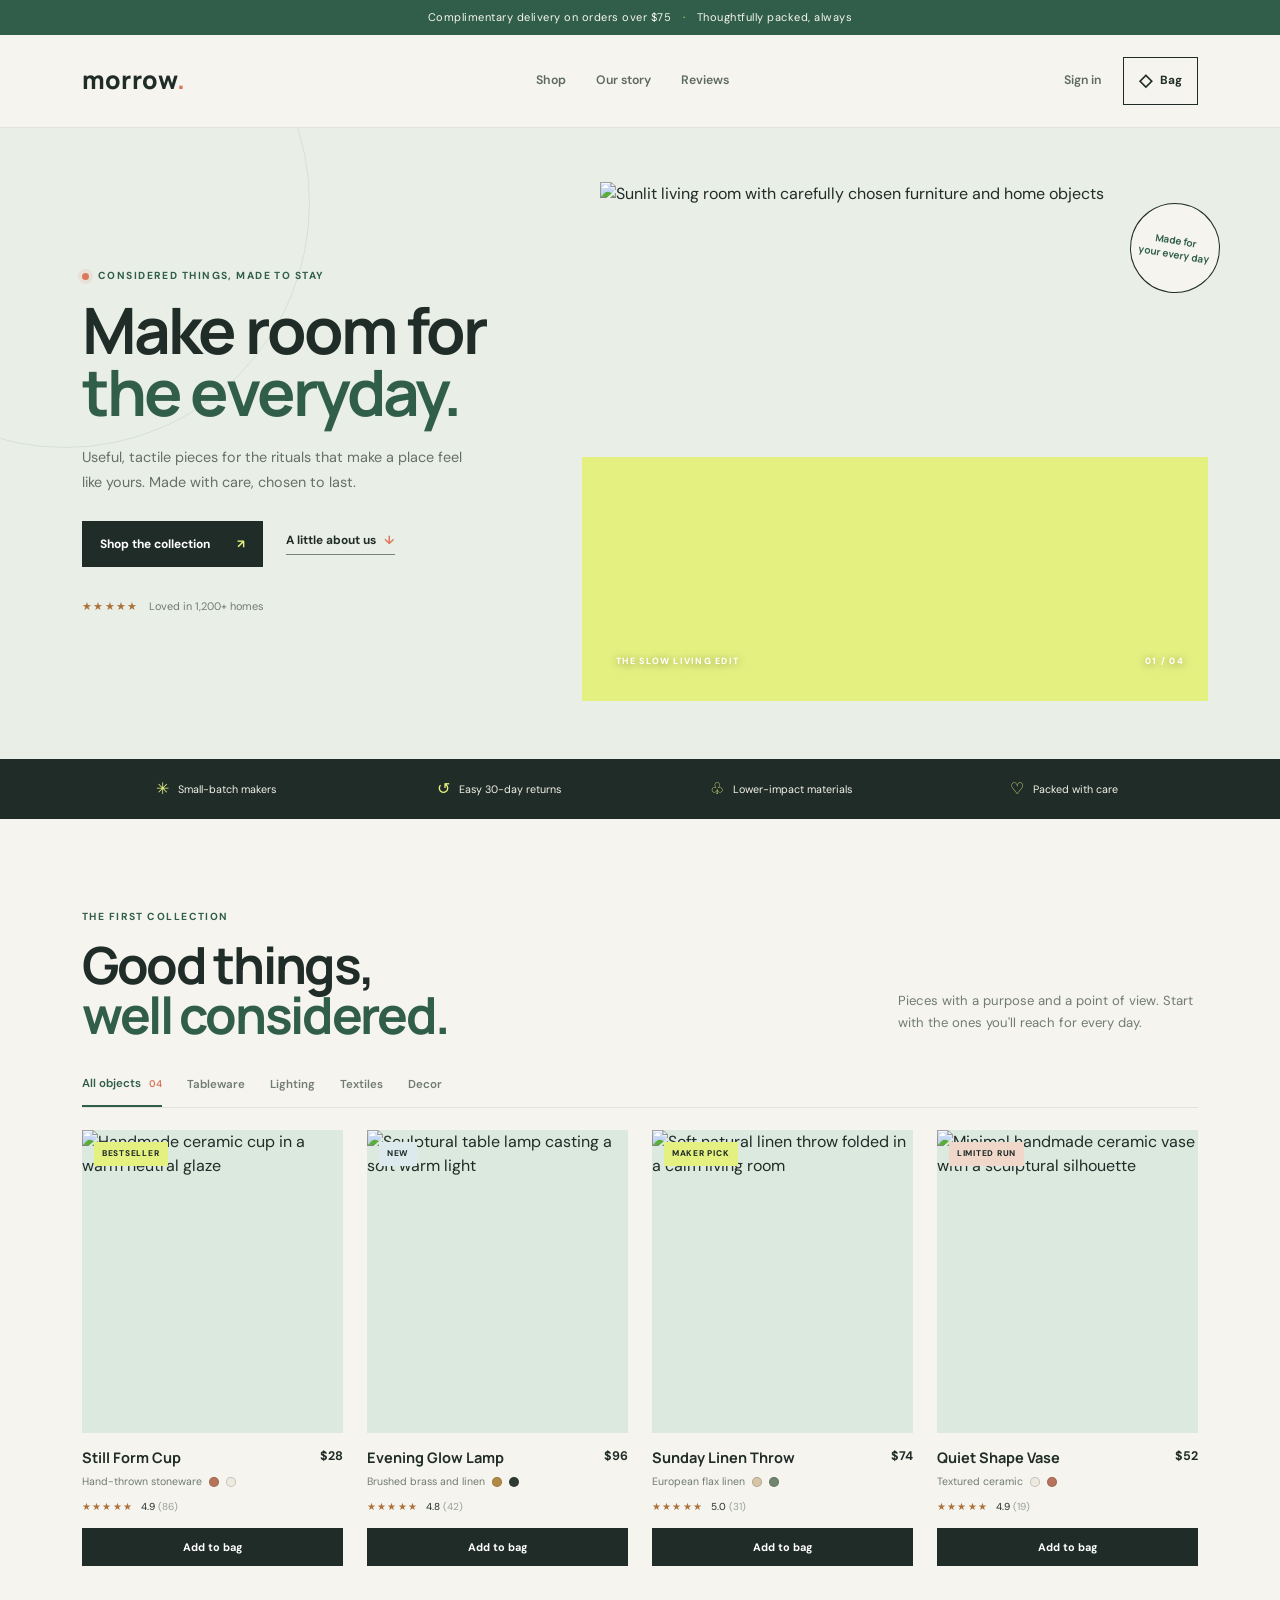
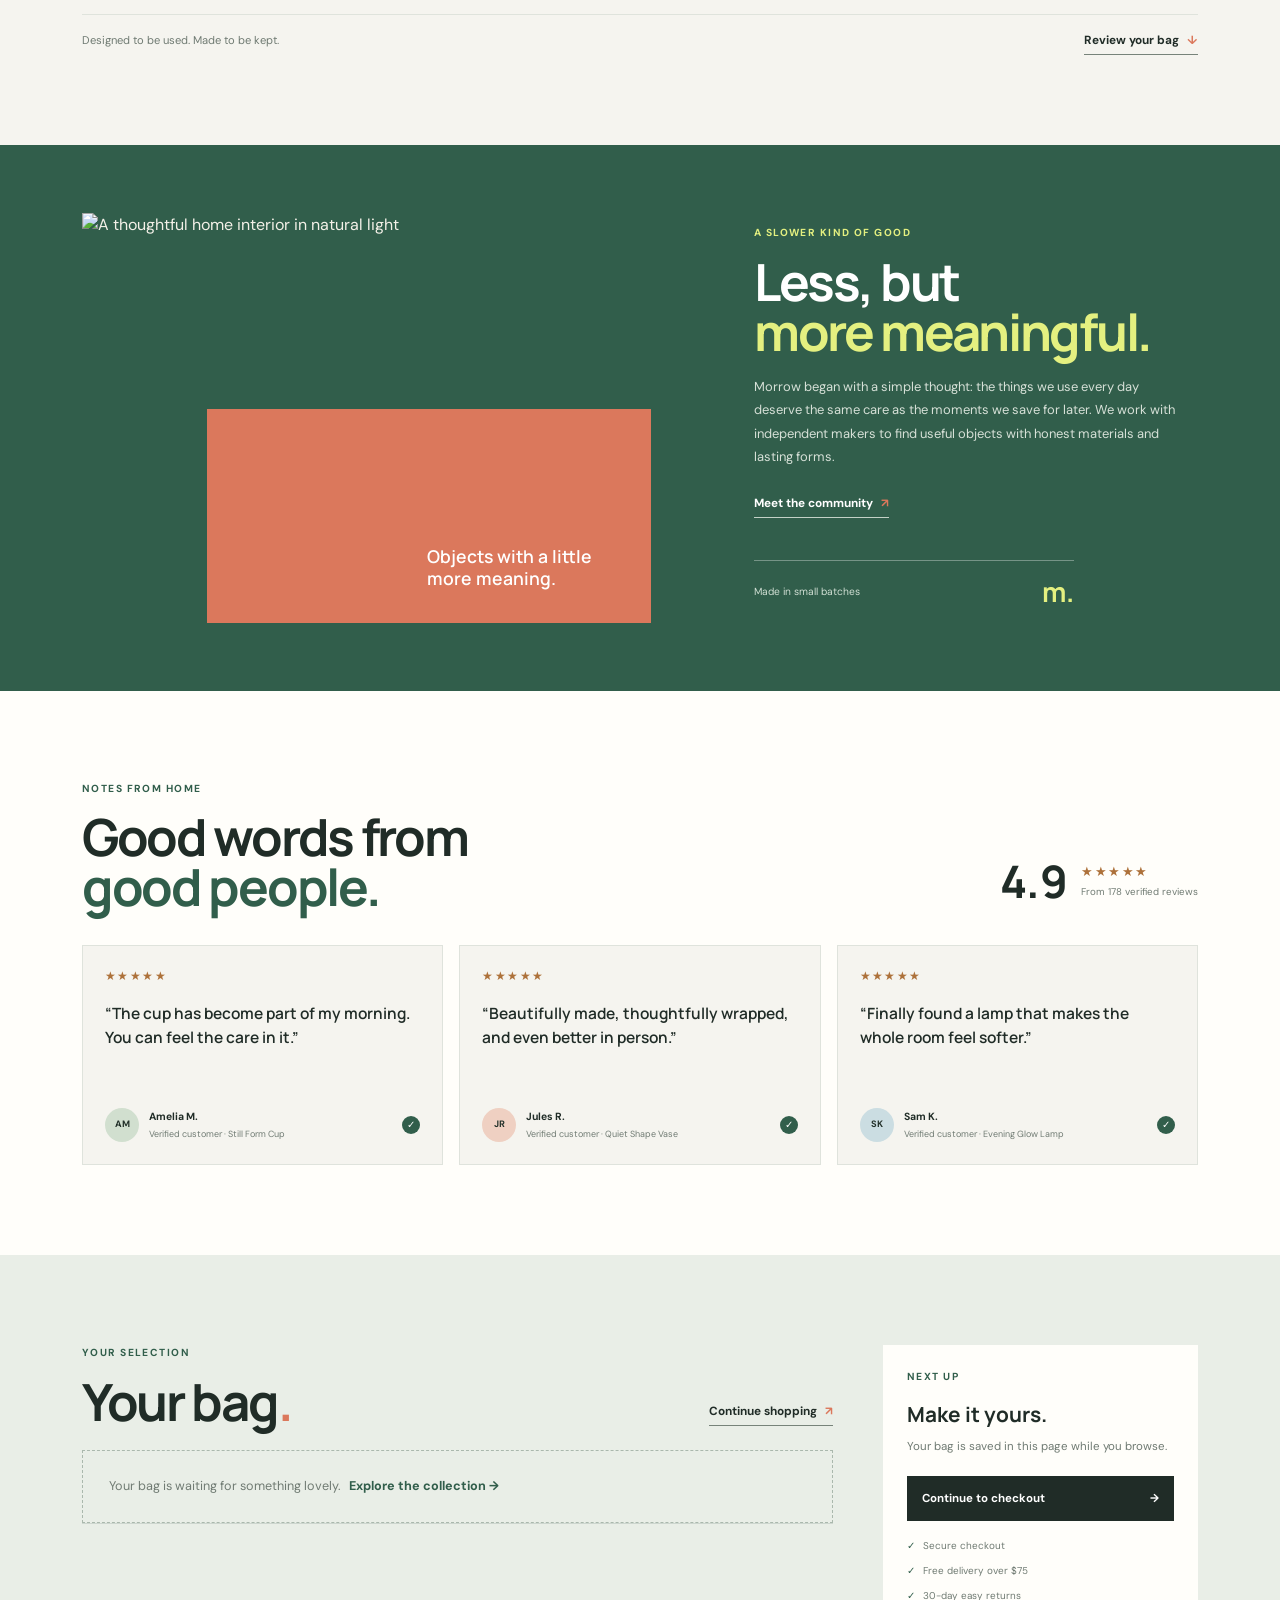
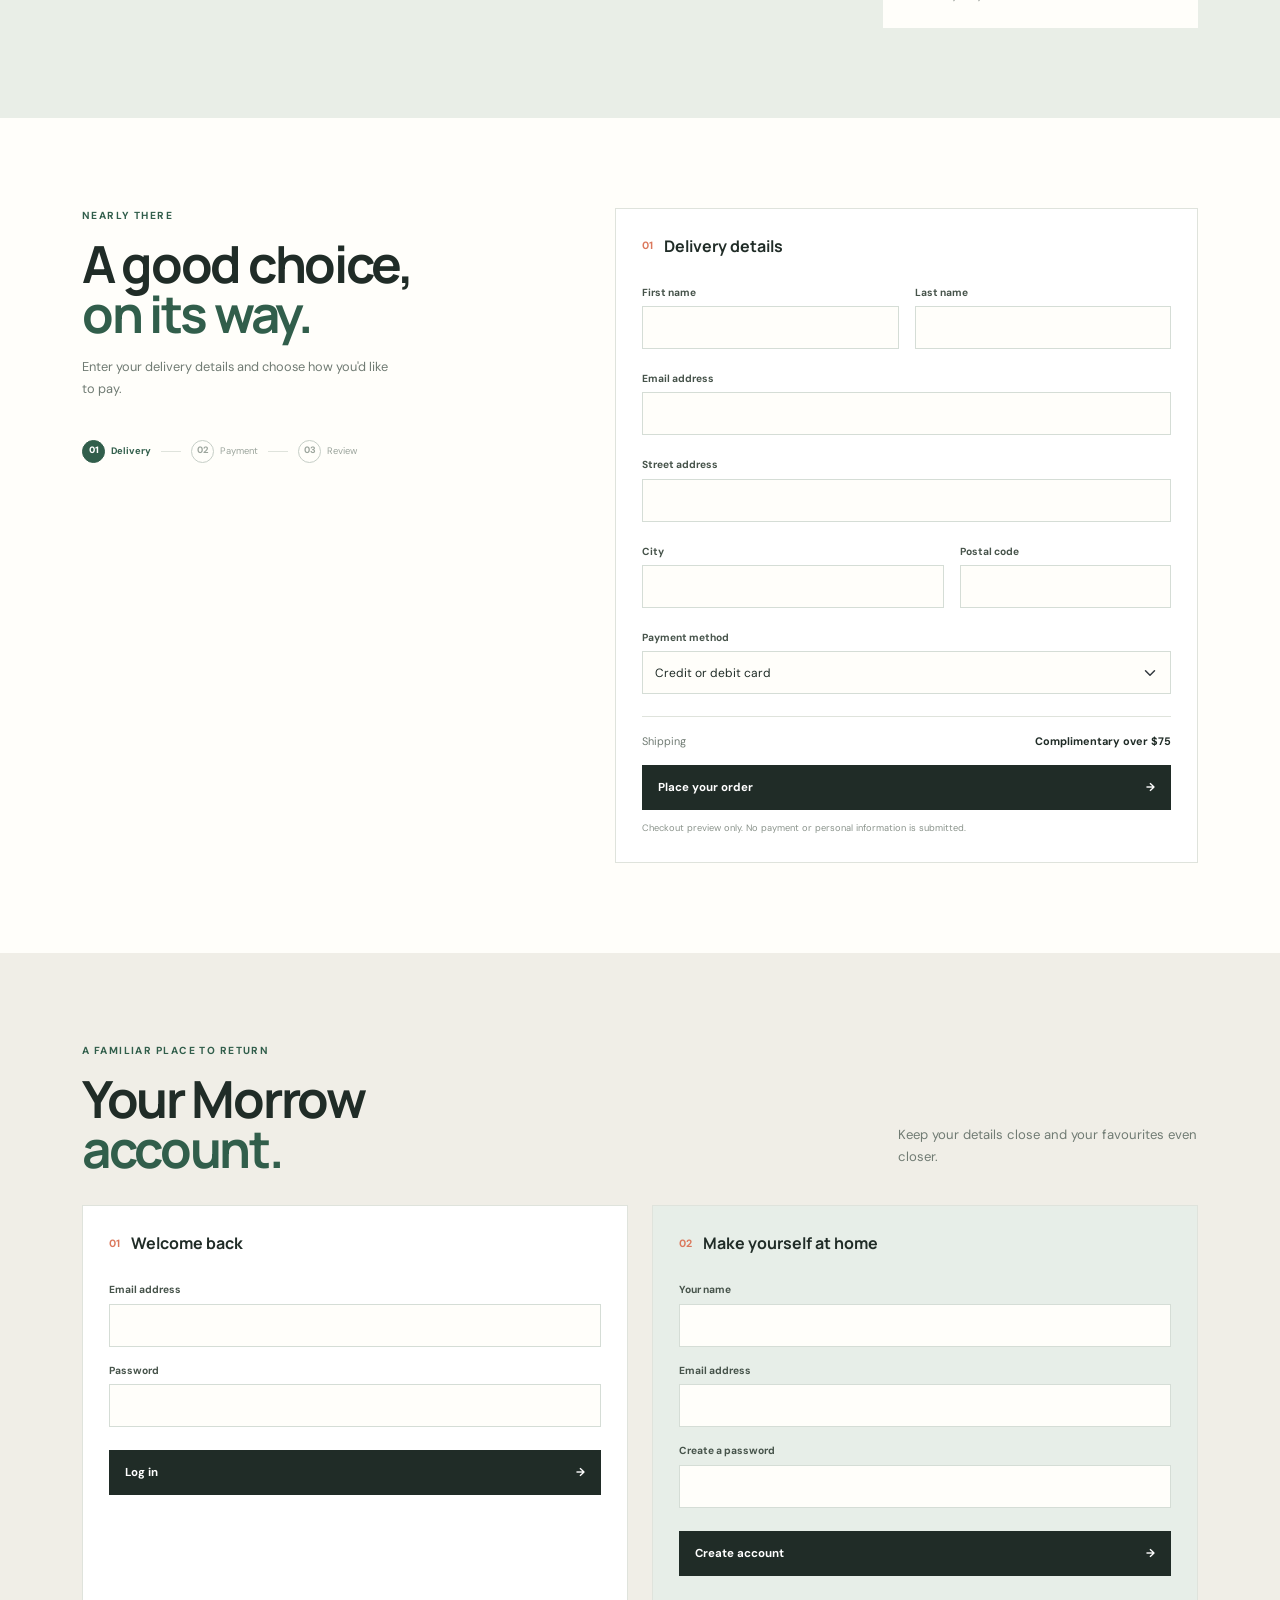
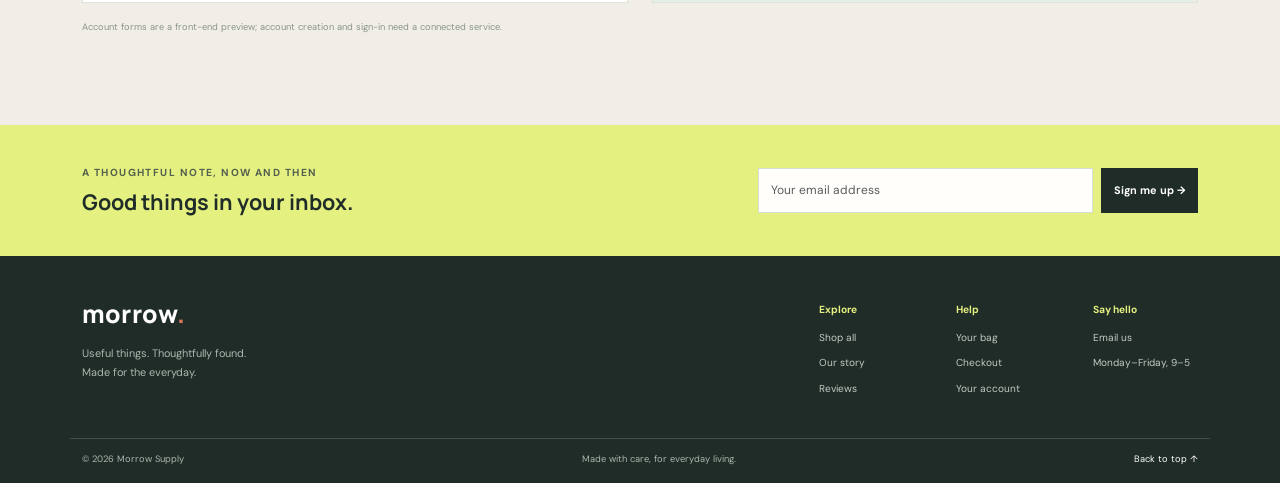
==== ecommerce store/index.html @ 5267261b "started the ecommerce task" ====
<!DOCTYPE html>
<html lang="en">
<head>
    <meta charset="UTF-8">
    <meta name="viewport" content="width=device-width, initial-scale=1">
    <meta name="description" content="Thoughtful everyday objects for slower mornings and better evenings.">
    <title>Morrow Supply | Objects for everyday living</title>
    <link rel="preconnect" href="https://fonts.googleapis.com">
    <link rel="preconnect" href="https://fonts.gstatic.com" crossorigin>
    <link href="https://fonts.googleapis.com/css2?family=DM+Sans:wght@400;500;600;700&family=Manrope:wght@400;500;600;700;800&display=swap" rel="stylesheet">
    <link href="https://cdn.jsdelivr.net/npm/bootstrap@5.3.3/dist/css/bootstrap.min.css" rel="stylesheet">
    <link rel="stylesheet" href="style.css">
</head>
<body>
    <div class="announcement-bar text-center">
        Complimentary delivery on orders over $75 <span aria-hidden="true">·</span> Thoughtfully packed, always
    </div>

    <header class="store-header sticky-top">
        <nav class="navbar navbar-expand-lg" aria-label="Main navigation">
            <div class="container-xl nav-inner">
                <a class="navbar-brand brand-mark" href="#top" aria-label="Morrow Supply home">morrow<span>.</span></a>
                <div class="main-links">
                    <a href="#shop">Shop</a>
                    <a href="#story">Our story</a>
                    <a href="#reviews">Reviews</a>
                </div>
                <div class="nav-actions">
                    <a class="account-link" href="#account">Sign in</a>
                    <a class="bag-link" href="#bag"><span aria-hidden="true">◇</span> Bag</a>
                </div>
            </div>
        </nav>
    </header>

    <main id="top">
        <section class="hero-section">
            <div class="container-xl hero-inner">
                <div class="hero-copy">
                    <p class="eyebrow"><span class="eyebrow-dot"></span> Considered things, made to stay</p>
                    <h1>Make room for<br><em>the everyday.</em></h1>
                    <p class="hero-description">Useful, tactile pieces for the rituals that make a place feel like yours. Made with care, chosen to last.</p>
                    <div class="hero-actions">
                        <a class="btn btn-dark hero-button" href="#shop">Shop the collection <span aria-hidden="true">↗</span></a>
                        <a class="quiet-link" href="#story">A little about us <span aria-hidden="true">↓</span></a>
                    </div>
                    <div class="hero-proof"><span class="proof-stars" aria-label="5 out of 5 stars">★★★★★</span><span>Loved in 1,200+ homes</span></div>
                </div>
                <div class="hero-image-wrap">
                    <img class="hero-image" src="https://images.unsplash.com/photo-1600210492486-724fe5c67fb0?auto=format&fit=crop&w=1400&q=88" alt="Sunlit living room with carefully chosen furniture and home objects">
                    <div class="image-caption"><span>THE SLOW LIVING EDIT</span><span>01 / 04</span></div>
                    <span class="hero-stamp" aria-hidden="true">Made for<br>your every day</span>
                </div>
            </div>
        </section>

        <section class="value-strip" aria-label="Store benefits">
            <div class="container-xl value-inner">
                <p><span aria-hidden="true">✳</span> Small-batch makers</p>
                <p><span aria-hidden="true">↺</span> Easy 30-day returns</p>
                <p><span aria-hidden="true">♧</span> Lower-impact materials</p>
                <p><span aria-hidden="true">♡</span> Packed with care</p>
            </div>
        </section>

        <section class="shop-section section-space" id="shop">
            <div class="container-xl">
                <div class="section-heading shop-heading">
                    <div><p class="eyebrow">The first collection</p><h2>Good things,<br><em>well considered.</em></h2></div>
                    <p>Pieces with a purpose and a point of view. Start with the ones you'll reach for every day.</p>
                </div>
                <div class="category-nav" aria-label="Shop categories">
                    <a class="category-active" href="#shop">All objects <span>04</span></a>
                    <a href="#tableware">Tableware</a>
                    <a href="#lighting">Lighting</a>
                    <a href="#textiles">Textiles</a>
                    <a href="#decor">Decor</a>
                </div>

                <div class="row row-cols-1 row-cols-sm-2 row-cols-lg-4 g-4 product-grid">
                    <article class="col" id="tableware">
                        <div class="product-card">
                            <a class="product-image-link" href="#mug-details" aria-label="View the Still Form ceramic cup">
                                <span class="product-tag">BESTSELLER</span>
                                <img src="https://images.unsplash.com/photo-1514228742587-6b1558fcca3d?auto=format&fit=crop&w=900&q=85" alt="Handmade ceramic cup in a warm neutral glaze" loading="lazy">
                            </a>
                            <div class="product-details" id="mug-details">
                                <div class="product-title-row"><h3>Still Form Cup</h3><span class="product-price">$28</span></div>
                                <p>Hand-thrown stoneware <span class="color-dot clay"></span> <span class="color-dot chalk"></span></p>
                                <div class="rating-line"><span aria-label="Rated 4.9 out of 5">★★★★★</span> 4.9 <span class="review-count">(86)</span></div>
                                <div class="product-action">
                                    <input class="visually-hidden cart-toggle" id="add-cup" type="checkbox" aria-label="Add Still Form Cup to bag">
                                    <label class="btn btn-dark add-button" for="add-cup"><span class="add-copy">Add to bag</span><span class="added-copy">Added ✓</span></label>
                                </div>
                            </div>
                        </div>
                    </article>
                    <article class="col" id="lighting">
                        <div class="product-card">
                            <a class="product-image-link" href="#lamp-details" aria-label="View the Evening Glow table lamp">
                                <span class="product-tag tag-new">NEW</span>
                                <img src="https://images.unsplash.com/photo-1507473885765-e6ed057f782c?auto=format&fit=crop&w=900&q=85" alt="Sculptural table lamp casting a soft warm light" loading="lazy">
                            </a>
                            <div class="product-details" id="lamp-details">
                                <div class="product-title-row"><h3>Evening Glow Lamp</h3><span class="product-price">$96</span></div>
                                <p>Brushed brass and linen <span class="color-dot brass"></span> <span class="color-dot ink"></span></p>
                                <div class="rating-line"><span aria-label="Rated 4.8 out of 5">★★★★★</span> 4.8 <span class="review-count">(42)</span></div>
                                <div class="product-action">
                                    <input class="visually-hidden cart-toggle" id="add-lamp" type="checkbox" aria-label="Add Evening Glow Lamp to bag">
                                    <label class="btn btn-dark add-button" for="add-lamp"><span class="add-copy">Add to bag</span><span class="added-copy">Added ✓</span></label>
                                </div>
                            </div>
                        </div>
                    </article>
                    <article class="col" id="textiles">
                        <div class="product-card">
                            <a class="product-image-link" href="#throw-details" aria-label="View the Sunday Linen throw">
                                <span class="product-tag">MAKER PICK</span>
                                <img src="https://images.unsplash.com/photo-1600210492486-724fe5c67fb0?auto=format&fit=crop&w=900&q=85" alt="Soft natural linen throw folded in a calm living room" loading="lazy">
                            </a>
                            <div class="product-details" id="throw-details">
                                <div class="product-title-row"><h3>Sunday Linen Throw</h3><span class="product-price">$74</span></div>
                                <p>European flax linen <span class="color-dot oat"></span> <span class="color-dot moss"></span></p>
                                <div class="rating-line"><span aria-label="Rated 5 out of 5">★★★★★</span> 5.0 <span class="review-count">(31)</span></div>
                                <div class="product-action">
                                    <input class="visually-hidden cart-toggle" id="add-throw" type="checkbox" aria-label="Add Sunday Linen Throw to bag">
                                    <label class="btn btn-dark add-button" for="add-throw"><span class="add-copy">Add to bag</span><span class="added-copy">Added ✓</span></label>
                                </div>
                            </div>
                        </div>
                    </article>
                    <article class="col" id="decor">
                        <div class="product-card">
                            <a class="product-image-link" href="#vase-details" aria-label="View the Quiet Shape vase">
                                <span class="product-tag tag-limited">LIMITED RUN</span>
                                <img src="https://images.unsplash.com/photo-1578500494198-246f612d3b3d?auto=format&fit=crop&w=900&q=85" alt="Minimal handmade ceramic vase with a sculptural silhouette" loading="lazy">
                            </a>
                            <div class="product-details" id="vase-details">
                                <div class="product-title-row"><h3>Quiet Shape Vase</h3><span class="product-price">$52</span></div>
                                <p>Textured ceramic <span class="color-dot chalk"></span> <span class="color-dot clay"></span></p>
                                <div class="rating-line"><span aria-label="Rated 4.9 out of 5">★★★★★</span> 4.9 <span class="review-count">(19)</span></div>
                                <div class="product-action">
                                    <input class="visually-hidden cart-toggle" id="add-vase" type="checkbox" aria-label="Add Quiet Shape Vase to bag">
                                    <label class="btn btn-dark add-button" for="add-vase"><span class="add-copy">Add to bag</span><span class="added-copy">Added ✓</span></label>
                                </div>
                            </div>
                        </div>
                    </article>
                </div>
                <div class="shop-footnote"><span>Designed to be used. Made to be kept.</span><a class="quiet-link" href="#bag">Review your bag <span aria-hidden="true">↓</span></a></div>
            </div>
        </section>

        <section class="story-section" id="story">
            <div class="container-xl story-inner">
                <div class="story-image-wrap">
                    <img src="https://images.unsplash.com/photo-1616486338812-3dadae4b4ace?auto=format&fit=crop&w=1200&q=85" alt="A thoughtful home interior in natural light" loading="lazy">
                    <span class="story-image-note">Objects with a little more meaning.</span>
                </div>
                <div class="story-copy">
                    <p class="eyebrow">A slower kind of good</p>
                    <h2>Less, but<br><em>more meaningful.</em></h2>
                    <p>Morrow began with a simple thought: the things we use every day deserve the same care as the moments we save for later. We work with independent makers to find useful objects with honest materials and lasting forms.</p>
                    <a class="quiet-link" href="#reviews">Meet the community <span aria-hidden="true">↗</span></a>
                    <div class="maker-signoff"><span>Made in small batches</span><span aria-hidden="true">m.</span></div>
                </div>
            </div>
        </section>

        <section class="review-section section-space" id="reviews">
            <div class="container-xl">
                <div class="section-heading review-heading"><div><p class="eyebrow">Notes from home</p><h2>Good words from<br><em>good people.</em></h2></div><div class="overall-rating"><strong>4.9</strong><span>★★★★★<small>From 178 verified reviews</small></span></div></div>
                <div class="row row-cols-1 row-cols-md-3 g-3 review-grid">
                    <article class="col"><div class="review-card"><div class="review-stars" aria-label="5 out of 5 stars">★★★★★</div><blockquote>“The cup has become part of my morning. You can feel the care in it.”</blockquote><div class="review-author"><span class="review-avatar avatar-sage">AM</span><span><strong>Amelia M.</strong><small>Verified customer · Still Form Cup</small></span><span class="verified-mark" aria-label="Verified purchase">✓</span></div></div></article>
                    <article class="col"><div class="review-card"><div class="review-stars" aria-label="5 out of 5 stars">★★★★★</div><blockquote>“Beautifully made, thoughtfully wrapped, and even better in person.”</blockquote><div class="review-author"><span class="review-avatar avatar-coral">JR</span><span><strong>Jules R.</strong><small>Verified customer · Quiet Shape Vase</small></span><span class="verified-mark" aria-label="Verified purchase">✓</span></div></div></article>
                    <article class="col"><div class="review-card"><div class="review-stars" aria-label="5 out of 5 stars">★★★★★</div><blockquote>“Finally found a lamp that makes the whole room feel softer.”</blockquote><div class="review-author"><span class="review-avatar avatar-blue">SK</span><span><strong>Sam K.</strong><small>Verified customer · Evening Glow Lamp</small></span><span class="verified-mark" aria-label="Verified purchase">✓</span></div></div></article>
                </div>
            </div>
        </section>

        <section class="bag-section section-space" id="bag">
            <div class="container-xl bag-layout">
                <div class="bag-main">
                    <div class="section-heading bag-heading"><div><p class="eyebrow">Your selection</p><h2>Your bag<span class="heading-period">.</span></h2></div><a class="quiet-link" href="#shop">Continue shopping <span aria-hidden="true">↗</span></a></div>
                    <p class="empty-cart">Your bag is waiting for something lovely. <a href="#shop">Explore the collection →</a></p>
                    <div class="cart-lines" aria-label="Selected products">
                        <article class="cart-line cart-cup"><img src="https://images.unsplash.com/photo-1514228742587-6b1558fcca3d?auto=format&fit=crop&w=260&q=75" alt=""><div class="cart-item-copy"><h3>Still Form Cup</h3><p>Clay · Stoneware</p><label for="quantity-cup">Quantity</label><input id="quantity-cup" type="number" min="1" max="10" value="1"></div><strong>$28</strong><label class="remove-link" for="add-cup">Remove</label></article>
                        <article class="cart-line cart-lamp"><img src="https://images.unsplash.com/photo-1507473885765-e6ed057f782c?auto=format&fit=crop&w=260&q=75" alt=""><div class="cart-item-copy"><h3>Evening Glow Lamp</h3><p>Brass · Linen</p><label for="quantity-lamp">Quantity</label><input id="quantity-lamp" type="number" min="1" max="10" value="1"></div><strong>$96</strong><label class="remove-link" for="add-lamp">Remove</label></article>
                        <article class="cart-line cart-throw"><img src="https://images.unsplash.com/photo-1600210492486-724fe5c67fb0?auto=format&fit=crop&w=260&q=75" alt=""><div class="cart-item-copy"><h3>Sunday Linen Throw</h3><p>Oat · European flax</p><label for="quantity-throw">Quantity</label><input id="quantity-throw" type="number" min="1" max="10" value="1"></div><strong>$74</strong><label class="remove-link" for="add-throw">Remove</label></article>
                        <article class="cart-line cart-vase"><img src="https://images.unsplash.com/photo-1578500494198-246f612d3b3d?auto=format&fit=crop&w=260&q=75" alt=""><div class="cart-item-copy"><h3>Quiet Shape Vase</h3><p>Chalk · Ceramic</p><label for="quantity-vase">Quantity</label><input id="quantity-vase" type="number" min="1" max="10" value="1"></div><strong>$52</strong><label class="remove-link" for="add-vase">Remove</label></article>
                    </div>
                </div>
                <aside class="bag-summary"><p class="eyebrow">Next up</p><h3>Make it yours.</h3><p>Your bag is saved in this page while you browse.</p><a class="btn btn-dark checkout-button" href="#checkout">Continue to checkout <span aria-hidden="true">→</span></a><div class="summary-perks"><span>Secure checkout</span><span>Free delivery over $75</span><span>30-day easy returns</span></div></aside>
            </div>
        </section>

        <section class="checkout-section section-space" id="checkout">
            <div class="container-xl checkout-layout">
                <div class="checkout-intro"><p class="eyebrow">Nearly there</p><h2>A good choice,<br><em>on its way.</em></h2><p>Enter your delivery details and choose how you'd like to pay.</p><div class="checkout-steps"><span class="step-active"><b>01</b> Delivery</span><i></i><span><b>02</b> Payment</span><i></i><span><b>03</b> Review</span></div></div>
                <div class="checkout-form" role="group" aria-label="Delivery and payment details">
                    <div class="form-section-title"><span>01</span><h3>Delivery details</h3></div>
                    <div class="row g-3">
                        <div class="col-sm-6"><label class="form-label" for="first-name">First name</label><input class="form-control" id="first-name" name="first-name" autocomplete="given-name" required></div>
                        <div class="col-sm-6"><label class="form-label" for="last-name">Last name</label><input class="form-control" id="last-name" name="last-name" autocomplete="family-name" required></div>
                        <div class="col-12"><label class="form-label" for="email">Email address</label><input class="form-control" id="email" name="email" type="email" autocomplete="email" required></div>
                        <div class="col-12"><label class="form-label" for="address">Street address</label><input class="form-control" id="address" name="address" autocomplete="street-address" required></div>
                        <div class="col-sm-7"><label class="form-label" for="city">City</label><input class="form-control" id="city" name="city" autocomplete="address-level2" required></div>
                        <div class="col-sm-5"><label class="form-label" for="postal-code">Postal code</label><input class="form-control" id="postal-code" name="postal-code" autocomplete="postal-code" required></div>
                        <div class="col-12"><label class="form-label" for="payment">Payment method</label><select class="form-select" id="payment" name="payment"><option>Credit or debit card</option><option>PayPal</option><option>Pay on delivery</option></select></div>
                    </div>
                    <div class="checkout-total"><span>Shipping</span><strong>Complimentary over $75</strong></div>
                    <button class="btn btn-dark place-order-button" type="button">Place your order <span aria-hidden="true">→</span></button>
                    <p class="demo-note">Checkout preview only. No payment or personal information is submitted.</p>
                </div>
            </div>
        </section>

        <section class="account-section section-space" id="account">
            <div class="container-xl">
                <div class="section-heading account-heading"><div><p class="eyebrow">A familiar place to return</p><h2>Your Morrow<br><em>account.</em></h2></div><p>Keep your details close and your favourites even closer.</p></div>
                <div class="row g-4 account-grid">
                    <div class="col-lg-6" id="login"><div class="account-form" role="group" aria-label="Log in"><div class="form-section-title"><span>01</span><h3>Welcome back</h3></div><label class="form-label" for="login-email">Email address</label><input class="form-control" id="login-email" name="login-email" type="email" autocomplete="email" required><label class="form-label mt-3" for="login-password">Password</label><input class="form-control" id="login-password" name="login-password" type="password" autocomplete="current-password" required><button class="btn btn-dark account-button" type="button">Log in <span aria-hidden="true">→</span></button></div></div>
                    <div class="col-lg-6" id="signup"><div class="account-form signup-form" role="group" aria-label="Create account"><div class="form-section-title"><span>02</span><h3>Make yourself at home</h3></div><label class="form-label" for="signup-name">Your name</label><input class="form-control" id="signup-name" name="signup-name" autocomplete="name" required><label class="form-label mt-3" for="signup-email">Email address</label><input class="form-control" id="signup-email" name="signup-email" type="email" autocomplete="email" required><label class="form-label mt-3" for="signup-password">Create a password</label><input class="form-control" id="signup-password" name="signup-password" type="password" autocomplete="new-password" minlength="8" required><button class="btn btn-dark account-button" type="button">Create account <span aria-hidden="true">→</span></button></div></div>
                </div>
                <p class="demo-note account-note">Account forms are a front-end preview; account creation and sign-in need a connected service.</p>
            </div>
        </section>

        <section class="newsletter-band">
            <div class="container-xl newsletter-inner"><div><p class="eyebrow">A thoughtful note, now and then</p><h2>Good things in your inbox.</h2></div><div class="newsletter-form" role="group" aria-label="Newsletter signup"><label class="visually-hidden" for="newsletter-email">Email address</label><input class="form-control" id="newsletter-email" type="email" placeholder="Your email address"><button class="btn btn-dark" type="button">Sign me up <span aria-hidden="true">→</span></button></div></div>
        </section>
    </main>

    <footer class="site-footer" id="newsletter">
        <div class="container-xl footer-main"><div class="footer-brand"><a class="brand-mark" href="#top">morrow<span>.</span></a><p>Useful things. Thoughtfully found.<br>Made for the everyday.</p></div><div class="footer-links"><div><strong>Explore</strong><a href="#shop">Shop all</a><a href="#story">Our story</a><a href="#reviews">Reviews</a></div><div><strong>Help</strong><a href="#bag">Your bag</a><a href="#checkout">Checkout</a><a href="#account">Your account</a></div><div><strong>Say hello</strong><a href="mailto:hello@morrowsupply.example">Email us</a><span>Monday–Friday, 9–5</span></div></div></div>
        <div class="container-xl footer-bottom"><span>© 2026 Morrow Supply</span><span>Made with care, for everyday living.</span><a href="#top">Back to top ↑</a></div>
    </footer>
</body>
</html>
---- ecommerce store/style.css ----
:root {
    --ink: #202c27;
    --muted: #707b73;
    --paper: #f5f4ef;
    --surface: #fffefa;
    --line: #dfe3dc;
    --green: #315e4b;
    --green-soft: #dce9df;
    --citrus: #e4f080;
    --coral: #db785c;
    --blue: #dce9ed;
}

* { box-sizing: border-box; }
html { scroll-behavior: smooth; scroll-padding-top: 95px; }
body { margin: 0; background: var(--paper); color: var(--ink); font-family: 'DM Sans', sans-serif; }
a { color: inherit; text-decoration: none; }
img { display: block; max-width: 100%; }

.announcement-bar { padding: 9px 16px; background: var(--green); color: #f7f7ef; font-size: .69rem; letter-spacing: .045em; }
.announcement-bar span { padding: 0 8px; color: var(--citrus); }
.store-header { z-index: 10; border-bottom: 1px solid var(--line); background: #f5f4eff2; backdrop-filter: blur(14px); }
.nav-inner { min-height: 76px; display: flex; align-items: center; justify-content: space-between; gap: 24px; }
.brand-mark { color: var(--ink); font: 800 1.55rem/1 'Manrope', sans-serif; letter-spacing: .01em; }
.brand-mark span { color: var(--coral); }
.main-links, .nav-actions { display: flex; align-items: center; gap: 30px; }
.main-links a, .account-link { color: #5e6962; font-size: .77rem; font-weight: 600; transition: color .2s ease; }
.main-links a:hover, .account-link:hover { color: var(--coral); }
.nav-actions { gap: 22px; }
.bag-link { display: inline-flex; align-items: center; gap: 8px; padding: 10px 15px; border: 1px solid var(--ink); color: var(--ink); font-size: .74rem; font-weight: 700; transition: background .2s ease, color .2s ease; }
.bag-link span { font-size: 1.08rem; }
.bag-link:hover { background: var(--ink); color: white; }

.hero-section { position: relative; overflow: hidden; padding: 54px 0 58px; background: #e9eee7; }
.hero-section::before { position: absolute; top: -170px; left: -180px; width: 490px; height: 490px; border: 1px solid #315e4b19; border-radius: 50%; content: ''; }
.hero-inner { position: relative; display: grid; grid-template-columns: .8fr 1.2fr; align-items: center; gap: clamp(36px, 7vw, 100px); }
.hero-copy { padding: 10px 0; }
.eyebrow { display: flex; align-items: center; gap: 9px; margin: 0 0 15px; color: var(--green); font-size: .64rem; font-weight: 700; letter-spacing: .14em; text-transform: uppercase; }
.eyebrow-dot { width: 7px; height: 7px; border-radius: 50%; background: var(--coral); box-shadow: 0 0 0 4px #db785c1c; }
h1, h2, h3, p { margin-top: 0; }
.hero-copy h1, .section-heading h2, .story-copy h2, .checkout-intro h2 { margin-bottom: 0; font: 700 clamp(2.8rem, 5vw, 4.9rem)/.98 'Manrope', sans-serif; letter-spacing: -.045em; }
.hero-copy h1 em, .section-heading h2 em, .story-copy h2 em, .checkout-intro h2 em { color: var(--green); font-style: normal; }
.hero-description { max-width: 395px; margin: 21px 0 25px; color: #647068; font-size: .9rem; line-height: 1.75; }
.hero-actions { display: flex; align-items: center; flex-wrap: wrap; gap: 23px; }
.btn-dark { --bs-btn-bg: var(--ink); --bs-btn-border-color: var(--ink); --bs-btn-hover-bg: var(--green); --bs-btn-hover-border-color: var(--green); --bs-btn-active-bg: var(--green); --bs-btn-active-border-color: var(--green); --bs-btn-border-radius: 0; color: white; }
.hero-button { display: inline-flex; align-items: center; gap: 27px; padding: 13px 17px; font-size: .75rem; font-weight: 700; }
.hero-button span, .quiet-link span { color: var(--citrus); }
.quiet-link { display: inline-flex; align-items: center; gap: 8px; border-bottom: 1px solid #77837a; padding: 0 0 4px; color: var(--ink); font-size: .74rem; font-weight: 700; }
.quiet-link span { color: var(--coral); }
.hero-proof { display: flex; align-items: center; gap: 10px; margin-top: 31px; color: var(--muted); font-size: .68rem; }
.proof-stars, .rating-line > span:first-child, .review-stars, .overall-rating > span { color: #ad713a; letter-spacing: .12em; }
.hero-image-wrap { position: relative; min-width: 0; padding: 0 0 20px 18px; }
.hero-image-wrap::after { position: absolute; z-index: 0; right: -10px; bottom: 0; left: 0; height: 47%; background: var(--citrus); content: ''; }
.hero-image { position: relative; z-index: 1; width: 100%; height: clamp(340px, 39vw, 510px); object-fit: cover; }
.image-caption { position: absolute; z-index: 2; right: 14px; bottom: 32px; left: 34px; display: flex; justify-content: space-between; color: white; font-size: .56rem; font-weight: 700; letter-spacing: .14em; text-shadow: 0 1px 8px #0008; }
.hero-stamp { position: absolute; z-index: 2; top: 21px; right: -22px; display: grid; width: 90px; height: 90px; place-content: center; border: 1px solid var(--ink); border-radius: 50%; background: var(--paper); color: var(--green); text-align: center; font: 700 .62rem/1.4 'Manrope', sans-serif; transform: rotate(9deg); }
.value-strip { background: var(--ink); color: #f4f2e9; }
.value-inner { display: grid; grid-template-columns: repeat(4, 1fr); gap: 15px; padding-top: 18px; padding-bottom: 18px; }
.value-inner p { display: flex; align-items: center; justify-content: center; gap: 9px; margin: 0; font-size: .67rem; }
.value-inner p span { color: var(--citrus); font-size: 1rem; }
.section-space { padding: 90px 0; }
.section-heading { display: flex; align-items: end; justify-content: space-between; gap: 32px; }
.section-heading h2, .story-copy h2, .checkout-intro h2 { font-size: clamp(2.3rem, 4vw, 3.5rem); }
.shop-heading > p, .account-heading > p { max-width: 300px; margin: 0 0 5px; color: var(--muted); font-size: .82rem; line-height: 1.7; }
.category-nav { display: flex; gap: 25px; margin: 36px 0 22px; overflow-x: auto; border-bottom: 1px solid var(--line); white-space: nowrap; }
.category-nav a { display: inline-flex; align-items: center; gap: 8px; padding: 0 0 12px; color: var(--muted); font-size: .72rem; font-weight: 600; }
.category-nav .category-active { border-bottom: 2px solid var(--green); color: var(--green); }
.category-active span { color: var(--coral); font-size: .61rem; }
.product-grid { --bs-gutter-y: 2rem; }
.product-card { height: 100%; }
.product-image-link { position: relative; display: block; overflow: hidden; aspect-ratio: 4 / 4.65; background: var(--green-soft); }
.product-image-link img { width: 100%; height: 100%; object-fit: cover; transition: transform .45s cubic-bezier(.2,.7,.2,1); }
.product-image-link:hover img { transform: scale(1.045); }
.product-tag { position: absolute; z-index: 1; top: 12px; left: 12px; padding: 6px 8px; background: var(--citrus); color: var(--ink); font-size: .52rem; font-weight: 800; letter-spacing: .09em; }
.tag-new { background: var(--blue); }
.tag-limited { background: #f1d6ca; }
.product-details { padding-top: 14px; }
.product-title-row { display: flex; align-items: start; justify-content: space-between; gap: 10px; }
.product-title-row h3 { margin: 0; font: 700 .91rem 'Manrope', sans-serif; }
.product-price { font-size: .78rem; font-weight: 700; }
.product-details > p { display: flex; align-items: center; gap: 7px; margin: 7px 0 9px; color: var(--muted); font-size: .66rem; }
.color-dot { width: 10px; height: 10px; border: 1px solid #202c2733; border-radius: 50%; }
.color-dot.clay { background: #b7745a; }
.color-dot.chalk { background: #eeeae0; }
.color-dot.brass { background: #b38a43; }
.color-dot.ink { background: #303a35; }
.color-dot.oat { background: #d6c6a7; }
.color-dot.moss { background: #71846d; }
.rating-line { color: var(--ink); font-size: .63rem; }
.rating-line > span:first-child { margin-right: 5px; font-size: .65rem; }
.review-count { color: #98a098; }
.product-action { margin-top: 13px; }
.add-button { display: flex; justify-content: center; width: 100%; padding: 10px 12px; font-size: .68rem; font-weight: 700; }
.added-copy { display: none; color: var(--citrus); }
.cart-toggle:checked + .add-button { background: var(--green); border-color: var(--green); }
.cart-toggle:checked + .add-button .add-copy { display: none; }
.cart-toggle:checked + .add-button .added-copy { display: inline; }
.cart-toggle:focus-visible + .add-button { outline: 3px solid var(--coral); outline-offset: 3px; }
.shop-footnote { display: flex; justify-content: space-between; gap: 20px; margin-top: 48px; padding-top: 17px; border-top: 1px solid var(--line); color: var(--muted); font-size: .7rem; }

.story-section { overflow: hidden; padding: 68px 0; background: var(--green); color: #f4f1e8; }
.story-inner { display: grid; grid-template-columns: 1fr .78fr; align-items: center; gap: clamp(40px, 8vw, 120px); }
.story-image-wrap { position: relative; padding: 0 20px 20px 0; }
.story-image-wrap::after { position: absolute; right: 0; bottom: 0; width: 78%; height: 52%; background: var(--coral); content: ''; }
.story-image-wrap img { position: relative; z-index: 1; width: 100%; height: 390px; object-fit: cover; }
.story-image-note { position: absolute; z-index: 2; right: 34px; bottom: 34px; max-width: 190px; color: white; font: 600 1.1rem/1.2 'Manrope', sans-serif; }
.story-copy .eyebrow { color: var(--citrus); }
.story-copy h2 { color: white; }
.story-copy h2 em { color: var(--citrus); }
.story-copy > p:not(.eyebrow) { max-width: 430px; margin: 19px 0 22px; color: #d6e0d7; font-size: .81rem; line-height: 1.8; }
.story-copy .quiet-link { border-color: #c3d1c6; color: white; }
.maker-signoff { display: flex; align-items: center; justify-content: space-between; max-width: 320px; margin-top: 42px; padding-top: 12px; border-top: 1px solid #ffffff55; color: #d1dfd4; font-size: .64rem; }
.maker-signoff span:last-child { color: var(--citrus); font: 700 1.7rem 'Manrope', sans-serif; }
.review-section { background: var(--surface); }
.review-heading { margin-bottom: 34px; }
.overall-rating { display: flex; align-items: center; gap: 13px; }
.overall-rating > strong { font: 700 2.8rem 'Manrope', sans-serif; }
.overall-rating > span { display: flex; flex-direction: column; font-size: .8rem; }
.overall-rating small { margin-top: 3px; color: var(--muted); font-size: .61rem; font-weight: 400; letter-spacing: 0; }
.review-card { display: flex; flex-direction: column; height: 100%; min-height: 220px; padding: 22px; border: 1px solid var(--line); background: var(--paper); }
.review-stars { font-size: .73rem; }
.review-card blockquote { flex: 1; margin: 15px 0 24px; font: 600 .97rem/1.55 'Manrope', sans-serif; }
.review-author { display: flex; align-items: center; gap: 10px; }
.review-avatar { display: grid; width: 34px; height: 34px; flex: 0 0 34px; place-items: center; border-radius: 50%; color: #23312a; font-size: .58rem; font-weight: 700; }
.avatar-sage { background: #d1dfcf; }
.avatar-coral { background: #efd0c2; }
.avatar-blue { background: #cbdde2; }
.review-author strong, .review-author small { display: block; }
.review-author strong { font-size: .65rem; }
.review-author small { margin-top: 3px; color: var(--muted); font-size: .56rem; }
.verified-mark { display: grid; width: 18px; height: 18px; margin-left: auto; place-items: center; border-radius: 50%; background: var(--green); color: white; font-size: .61rem; }

.bag-section { background: #e9eee7; }
.bag-layout { display: grid; grid-template-columns: minmax(0, 1.55fr) minmax(250px, .65fr); align-items: start; gap: 50px; }
.bag-heading { margin-bottom: 24px; }
.bag-heading h2 { font-size: clamp(2.4rem, 4vw, 3.5rem); font-family: 'Manrope', sans-serif; font-weight: 700; }
.heading-period { color: var(--coral); }
.empty-cart { margin: 0; padding: 26px; border: 1px dashed #aab8ad; color: var(--muted); font-size: .79rem; }
.empty-cart a { margin-left: 5px; color: var(--green); font-weight: 700; }
body:has(#add-cup:checked, #add-lamp:checked, #add-throw:checked, #add-vase:checked) .empty-cart { display: none; }
.cart-lines { border-top: 1px solid #cdd6cf; }
.cart-line { display: none; grid-template-columns: 84px minmax(0, 1fr) auto auto; align-items: center; gap: 17px; padding: 18px 0; border-bottom: 1px solid #cdd6cf; }
body:has(#add-cup:checked) .cart-cup,
body:has(#add-lamp:checked) .cart-lamp,
body:has(#add-throw:checked) .cart-throw,
body:has(#add-vase:checked) .cart-vase { display: grid; }
.cart-line > img { width: 84px; height: 92px; object-fit: cover; }
.cart-item-copy h3 { margin: 0; font: 700 .78rem 'Manrope', sans-serif; }
.cart-item-copy p { margin: 4px 0 9px; color: var(--muted); font-size: .63rem; }
.cart-item-copy label { margin-right: 5px; color: var(--muted); font-size: .59rem; }
.cart-item-copy input { width: 48px; padding: 4px 5px; border: 1px solid #bcc7be; background: #ffffffb8; color: var(--ink); font-size: .68rem; }
.cart-line > strong { font-size: .72rem; white-space: nowrap; }
.remove-link { align-self: center; color: var(--muted); cursor: pointer; font-size: .59rem; text-decoration: underline; text-underline-offset: 3px; }
.remove-link:hover { color: var(--coral); }
.bag-summary { position: sticky; top: 116px; padding: 24px; background: var(--surface); }
.bag-summary h3 { margin: 0; font: 700 1.3rem 'Manrope', sans-serif; }
.bag-summary > p:not(.eyebrow) { margin: 9px 0 20px; color: var(--muted); font-size: .72rem; line-height: 1.65; }
.checkout-button { display: flex; justify-content: space-between; padding: 13px 14px; font-size: .72rem; font-weight: 700; }
.summary-perks { display: grid; gap: 10px; margin-top: 18px; color: var(--muted); font-size: .62rem; }
.summary-perks span::before { margin-right: 8px; color: var(--green); content: '✓'; }

.checkout-section { background: var(--surface); }
.checkout-layout { display: grid; grid-template-columns: .85fr 1.15fr; gap: clamp(40px, 8vw, 120px); }
.checkout-intro > p:not(.eyebrow) { max-width: 320px; margin: 18px 0; color: var(--muted); font-size: .8rem; line-height: 1.7; }
.checkout-steps { display: flex; align-items: center; gap: 10px; margin-top: 40px; color: #9ba49c; font-size: .59rem; }
.checkout-steps span { display: flex; align-items: center; gap: 6px; white-space: nowrap; }
.checkout-steps b { display: grid; width: 23px; height: 23px; place-items: center; border: 1px solid #c6cec7; border-radius: 50%; font-size: .58rem; }
.checkout-steps .step-active { color: var(--green); font-weight: 700; }
.checkout-steps .step-active b { border-color: var(--green); background: var(--green); color: white; }
.checkout-steps i { width: 20px; height: 1px; background: var(--line); }
.checkout-form, .account-form { padding: 26px; border: 1px solid var(--line); background: #fff; }
.form-section-title { display: flex; align-items: center; gap: 11px; margin-bottom: 22px; }
.form-section-title > span { color: var(--coral); font-size: .66rem; font-weight: 700; }
.form-section-title h3 { margin: 0; font: 700 1rem 'Manrope', sans-serif; }
.form-label { margin-bottom: 6px; color: #46534a; font-size: .64rem; font-weight: 700; }
.form-control, .form-select { min-height: 43px; border-color: #d5ddd6; border-radius: 0; background-color: #fffefa; color: var(--ink); font-size: .75rem; box-shadow: none; }
.form-control:focus, .form-select:focus { border-color: var(--green); box-shadow: 0 0 0 3px #315e4b1c; }
.checkout-total { display: flex; justify-content: space-between; gap: 15px; margin: 22px 0 15px; padding-top: 16px; border-top: 1px solid var(--line); font-size: .68rem; }
.checkout-total span { color: var(--muted); }
.place-order-button, .account-button { display: flex; justify-content: space-between; width: 100%; padding: 13px 15px; font-size: .72rem; font-weight: 700; }
.demo-note { margin: 12px 0 0; color: #8a938b; font-size: .58rem; line-height: 1.5; }

.account-section { background: #f0eee7; }
.account-heading { margin-bottom: 32px; }
.account-form { height: 100%; }
.account-button { margin-top: 23px; }
.signup-form { background: #e7eee8; }
.account-note { margin-top: 18px; }
.newsletter-band { padding: 40px 0; background: var(--citrus); }
.newsletter-inner { display: flex; align-items: center; justify-content: space-between; gap: 35px; }
.newsletter-inner h2 { margin: 0; font: 700 1.35rem 'Manrope', sans-serif; }
.newsletter-inner .eyebrow { margin-bottom: 7px; color: #53604d; }
.newsletter-form { display: flex; width: min(100%, 440px); gap: 8px; }
.newsletter-form .form-control { min-height: 45px; }
.newsletter-form .btn { flex: 0 0 auto; font-size: .68rem; font-weight: 700; }
.site-footer { background: var(--ink); color: #f2f1e8; }
.footer-main { display: flex; justify-content: space-between; gap: 50px; padding-top: 46px; padding-bottom: 42px; }
.footer-brand > p { margin: 14px 0 0; color: #abb7ae; font-size: .68rem; line-height: 1.7; }
.footer-brand .brand-mark { color: white; }
.footer-links { display: grid; grid-template-columns: repeat(3, minmax(105px, 1fr)); gap: 32px; }
.footer-links > div { display: grid; align-content: start; gap: 10px; }
.footer-links strong { margin-bottom: 3px; color: var(--citrus); font-size: .64rem; }
.footer-links a, .footer-links span { color: #c2cbc3; font-size: .63rem; }
.footer-links a:hover, .footer-bottom a:hover { color: var(--citrus); }
.footer-bottom { display: flex; justify-content: space-between; gap: 15px; padding-top: 14px; padding-bottom: 16px; border-top: 1px solid #ffffff28; color: #abb7ae; font-size: .58rem; }
.footer-bottom a { color: white; }

@media (max-width: 991px) {
    .hero-inner { grid-template-columns: .85fr 1.15fr; gap: 42px; }
    .main-links { gap: 19px; }
    .bag-layout { grid-template-columns: minmax(0, 1fr) 250px; gap: 26px; }
    .story-inner { gap: 46px; }
}

@media (max-width: 767px) {
    html { scroll-padding-top: 115px; }
    .nav-inner { justify-content: space-between; gap: 12px; padding-top: 12px; padding-bottom: 12px; }
    .main-links { order: 3; width: 100%; justify-content: center; gap: 26px; }
    .nav-actions { gap: 12px; }
    .hero-section { padding: 38px 0 42px; }
    .hero-inner { grid-template-columns: 1fr; gap: 28px; }
    .hero-copy h1 { font-size: clamp(2.8rem, 5vw, 3.6rem); }
    .hero-description { max-width: 470px; }
    .hero-image-wrap { width: calc(100% - 14px); margin-left: 8px; }
    .hero-image { height: min(72vw, 410px); }
    .hero-stamp { right: -18px; }
    .value-inner { grid-template-columns: 1fr 1fr; row-gap: 14px; }
    .value-inner p { justify-content: flex-start; font-size: .61rem; }
    .section-space { padding: 65px 0; }
    .section-heading { align-items: flex-start; flex-direction: column; gap: 17px; }
    .shop-heading > p { max-width: 430px; }
    .category-nav { gap: 21px; margin-top: 28px; }
    .product-image-link { aspect-ratio: 4 / 4.2; }
    .shop-footnote { margin-top: 34px; }
    .story-inner { grid-template-columns: 1fr; gap: 36px; }
    .story-image-wrap img { height: min(70vw, 390px); }
    .story-copy h2 { font-size: 2.7rem; }
    .review-heading { align-items: flex-start; }
    .bag-layout { grid-template-columns: 1fr; }
    .bag-summary { position: static; }
    .cart-line { grid-template-columns: 68px minmax(0, 1fr) auto; gap: 12px; }
    .cart-line > img { width: 68px; height: 76px; }
    .cart-line > strong { grid-column: 3; grid-row: 1; align-self: start; }
    .remove-link { grid-column: 2 / 4; grid-row: 2; justify-self: start; margin-top: -18px; }
    .checkout-layout { grid-template-columns: 1fr; gap: 28px; }
    .checkout-steps { margin-top: 25px; }
    .account-heading { align-items: flex-start; }
    .account-form { padding: 21px; }
    .newsletter-inner { align-items: flex-start; flex-direction: column; gap: 22px; }
    .newsletter-form { width: 100%; }
    .footer-main { flex-direction: column; gap: 28px; }
}

@media (max-width: 420px) {
    .announcement-bar { font-size: .58rem; }
    .brand-mark { font-size: 1.35rem; }
    .account-link { font-size: .68rem; }
    .bag-link { padding: 8px 10px; font-size: .67rem; }
    .main-links { justify-content: space-between; gap: 10px; }
    .main-links a { font-size: .68rem; }
    .hero-actions { align-items: flex-start; flex-direction: column; gap: 17px; }
    .value-inner { column-gap: 10px; }
    .value-inner p { font-size: .56rem; }
    .overall-rating { gap: 8px; }
    .overall-rating > strong { font-size: 2.2rem; }
    .checkout-steps { gap: 6px; font-size: .53rem; }
    .checkout-steps i { width: 10px; }
    .footer-links { grid-template-columns: repeat(2, minmax(95px, 1fr)); row-gap: 26px; }
    .footer-bottom { flex-wrap: wrap; }
}
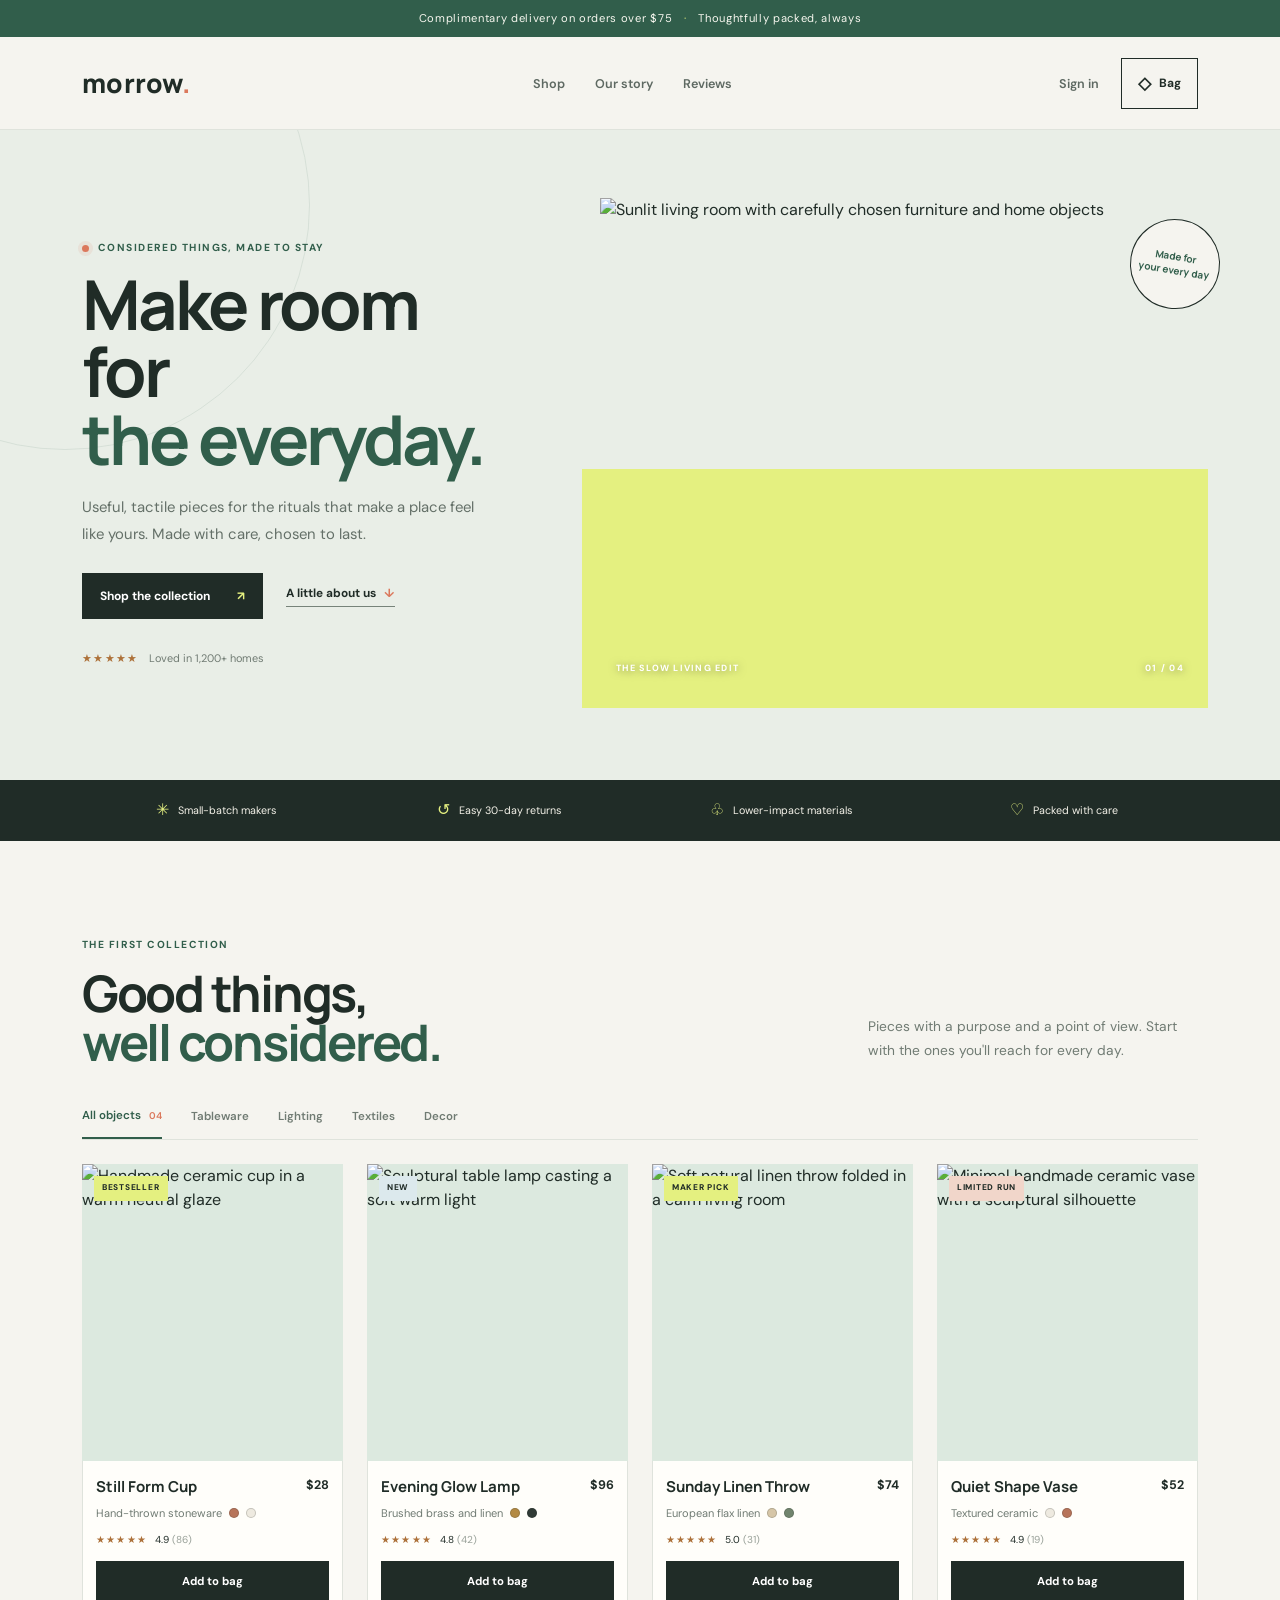
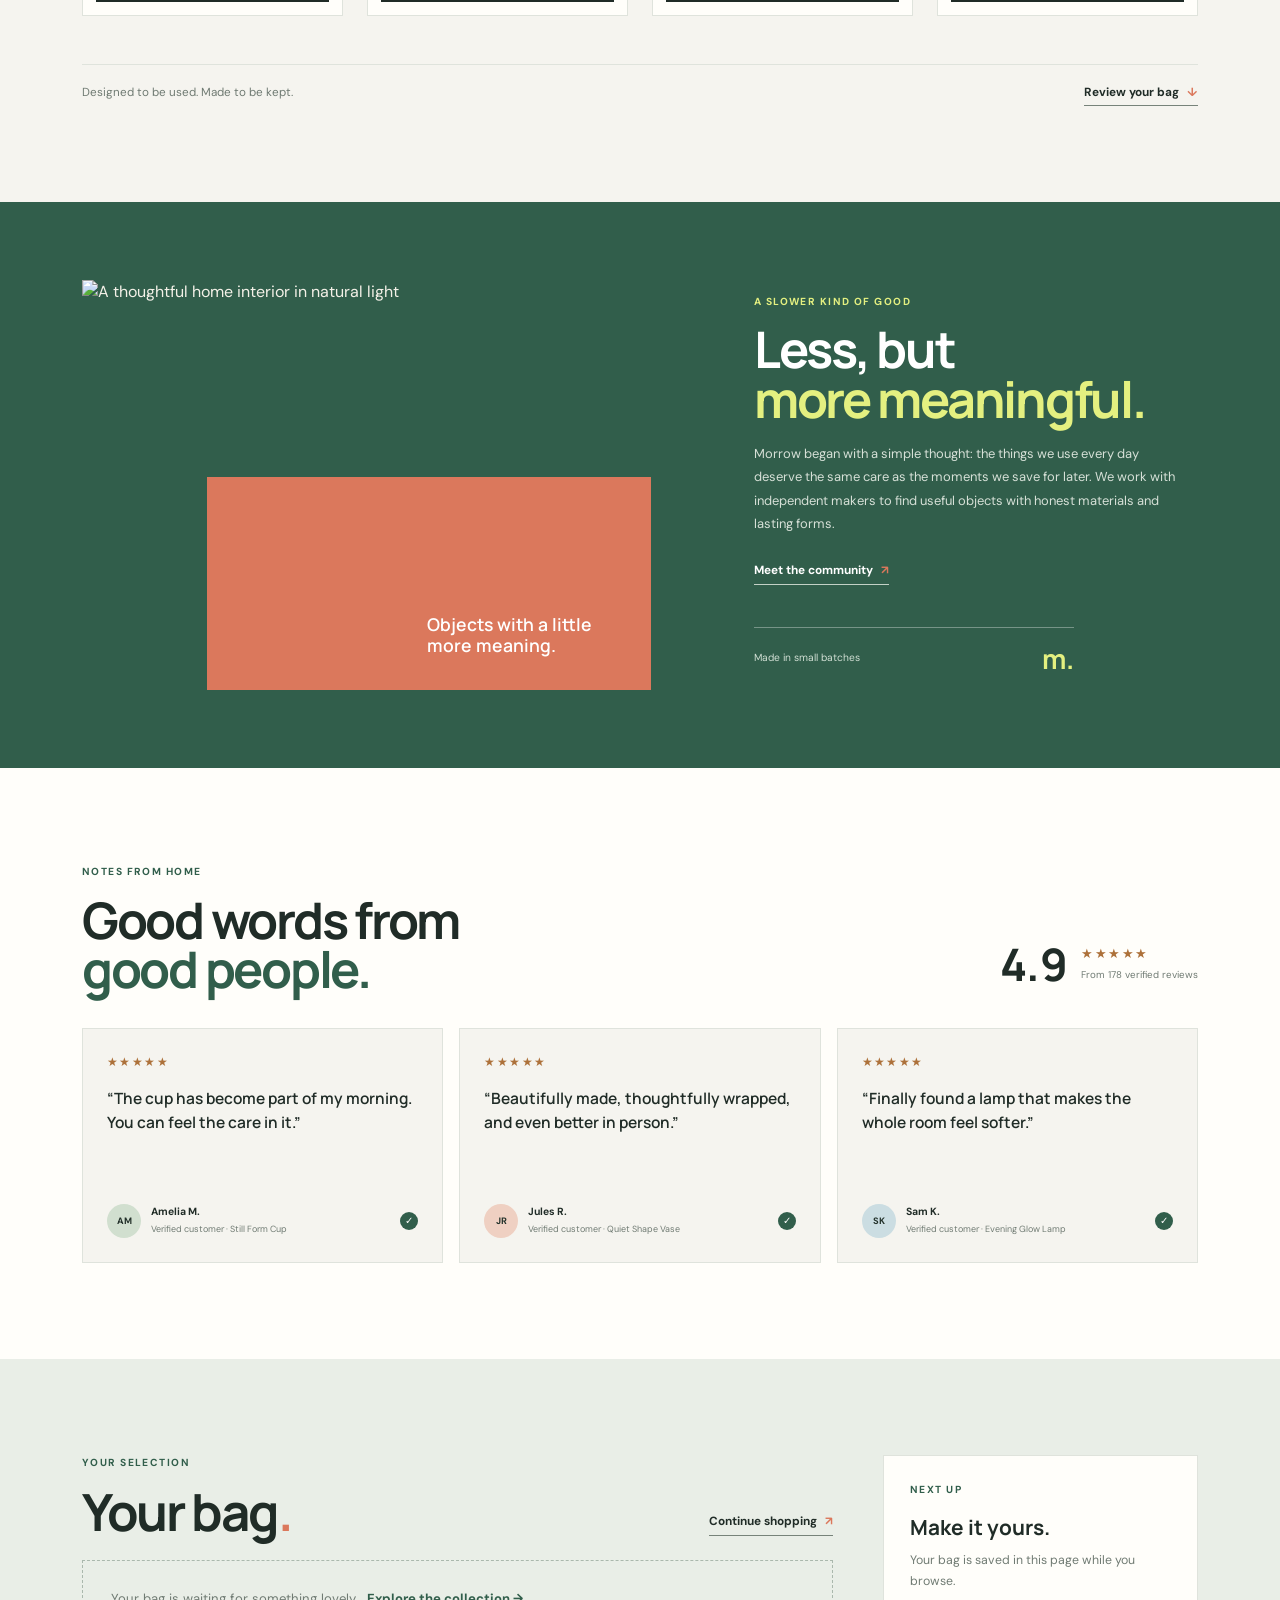
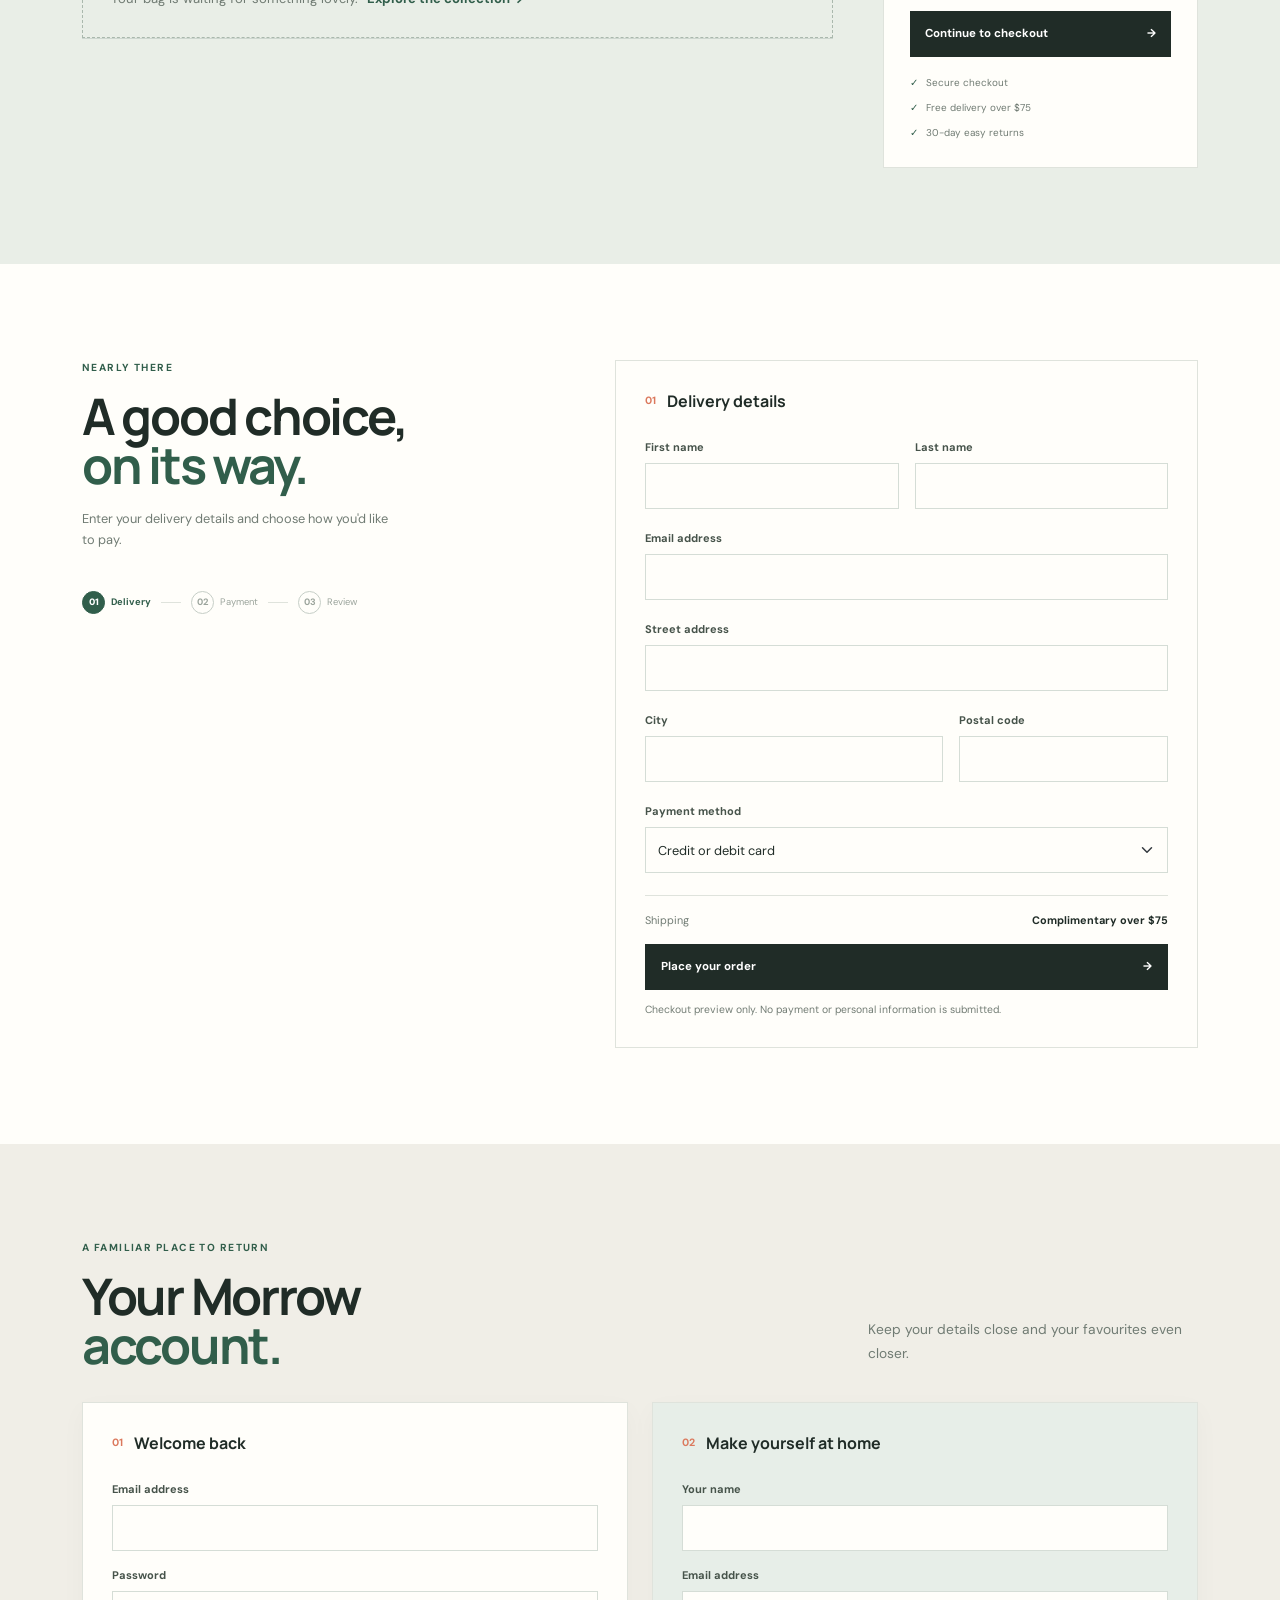
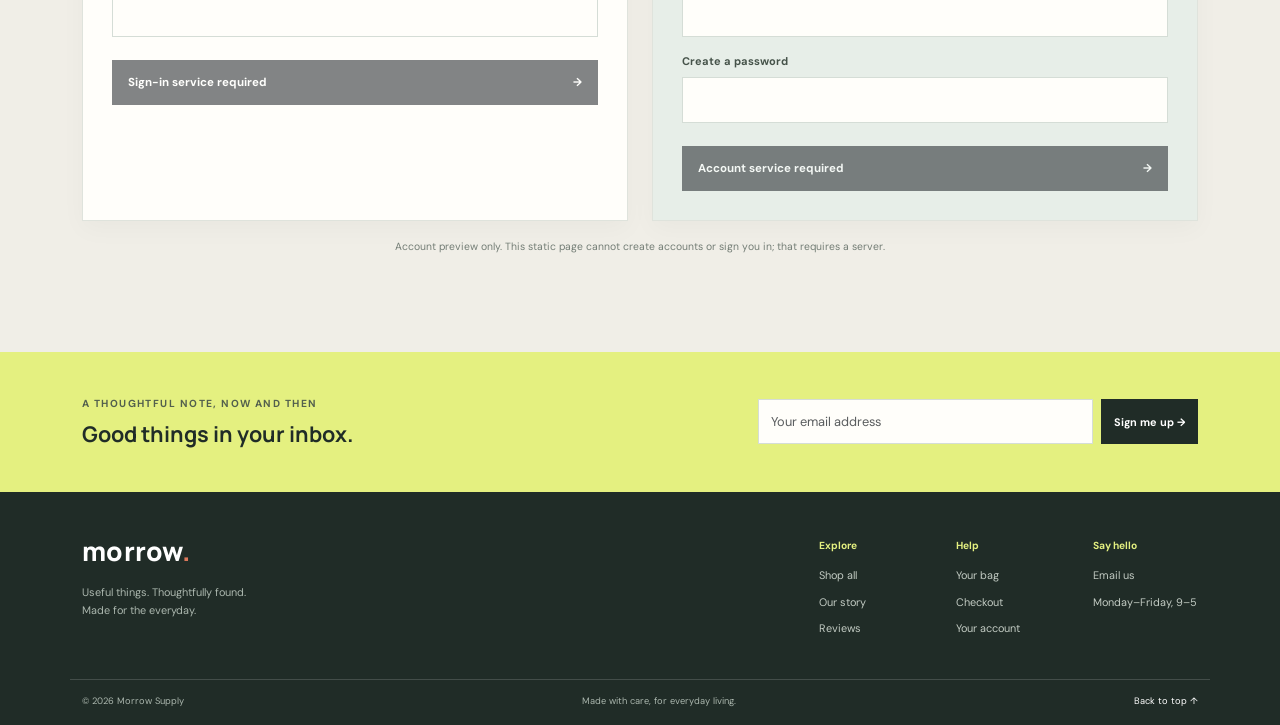
==== commit 1b3c5c2a: "final touches" ====
--- a/ecommerce store/index.html
+++ b/ecommerce store/index.html
@@ -219,10 +219,10 @@
             <div class="container-xl">
                 <div class="section-heading account-heading"><div><p class="eyebrow">A familiar place to return</p><h2>Your Morrow<br><em>account.</em></h2></div><p>Keep your details close and your favourites even closer.</p></div>
                 <div class="row g-4 account-grid">
-                    <div class="col-lg-6" id="login"><div class="account-form" role="group" aria-label="Log in"><div class="form-section-title"><span>01</span><h3>Welcome back</h3></div><label class="form-label" for="login-email">Email address</label><input class="form-control" id="login-email" name="login-email" type="email" autocomplete="email" required><label class="form-label mt-3" for="login-password">Password</label><input class="form-control" id="login-password" name="login-password" type="password" autocomplete="current-password" required><button class="btn btn-dark account-button" type="button">Log in <span aria-hidden="true">→</span></button></div></div>
-                    <div class="col-lg-6" id="signup"><div class="account-form signup-form" role="group" aria-label="Create account"><div class="form-section-title"><span>02</span><h3>Make yourself at home</h3></div><label class="form-label" for="signup-name">Your name</label><input class="form-control" id="signup-name" name="signup-name" autocomplete="name" required><label class="form-label mt-3" for="signup-email">Email address</label><input class="form-control" id="signup-email" name="signup-email" type="email" autocomplete="email" required><label class="form-label mt-3" for="signup-password">Create a password</label><input class="form-control" id="signup-password" name="signup-password" type="password" autocomplete="new-password" minlength="8" required><button class="btn btn-dark account-button" type="button">Create account <span aria-hidden="true">→</span></button></div></div>
-                </div>
-                <p class="demo-note account-note">Account forms are a front-end preview; account creation and sign-in need a connected service.</p>
+                    <div class="col-lg-6" id="login"><div class="account-form" role="group" aria-label="Log in"><div class="form-section-title"><span>01</span><h3>Welcome back</h3></div><label class="form-label" for="login-email">Email address</label><input class="form-control" id="login-email" name="login-email" type="email" autocomplete="email" required><label class="form-label mt-3" for="login-password">Password</label><input class="form-control" id="login-password" name="login-password" type="password" autocomplete="current-password" required><button class="btn btn-dark account-button" type="button" disabled>Sign-in service required <span aria-hidden="true">→</span></button></div></div>
+                    <div class="col-lg-6" id="signup"><div class="account-form signup-form" role="group" aria-label="Create account"><div class="form-section-title"><span>02</span><h3>Make yourself at home</h3></div><label class="form-label" for="signup-name">Your name</label><input class="form-control" id="signup-name" name="signup-name" autocomplete="name" required><label class="form-label mt-3" for="signup-email">Email address</label><input class="form-control" id="signup-email" name="signup-email" type="email" autocomplete="email" required><label class="form-label mt-3" for="signup-password">Create a password</label><input class="form-control" id="signup-password" name="signup-password" type="password" autocomplete="new-password" minlength="8" required><button class="btn btn-dark account-button" type="button" disabled>Account service required <span aria-hidden="true">→</span></button></div></div>
+                </div>
+                <p class="demo-note account-note">Account preview only. This static page cannot create accounts or sign you in; that requires a server.</p>
             </div>
         </section>
 
--- a/ecommerce store/style.css
+++ b/ecommerce store/style.css
@@ -13,34 +13,35 @@
 
 * { box-sizing: border-box; }
 html { scroll-behavior: smooth; scroll-padding-top: 95px; }
-body { margin: 0; background: var(--paper); color: var(--ink); font-family: 'DM Sans', sans-serif; }
+body { margin: 0; background: var(--paper); color: var(--ink); font-family: 'DM Sans', sans-serif; line-height: 1.55; }
 a { color: inherit; text-decoration: none; }
 img { display: block; max-width: 100%; }
-
-.announcement-bar { padding: 9px 16px; background: var(--green); color: #f7f7ef; font-size: .69rem; letter-spacing: .045em; }
+a:focus-visible, button:focus-visible, input:focus-visible, select:focus-visible, label:focus-visible { outline: 3px solid var(--coral); outline-offset: 3px; }
+
+.announcement-bar { padding: 10px 16px; background: var(--green); color: #f7f7ef; font-size: .7rem; letter-spacing: .06em; }
 .announcement-bar span { padding: 0 8px; color: var(--citrus); }
 .store-header { z-index: 10; border-bottom: 1px solid var(--line); background: #f5f4eff2; backdrop-filter: blur(14px); }
 .nav-inner { min-height: 76px; display: flex; align-items: center; justify-content: space-between; gap: 24px; }
-.brand-mark { color: var(--ink); font: 800 1.55rem/1 'Manrope', sans-serif; letter-spacing: .01em; }
+.brand-mark { color: var(--ink); font: 800 1.65rem/1 'Manrope', sans-serif; letter-spacing: .01em; }
 .brand-mark span { color: var(--coral); }
 .main-links, .nav-actions { display: flex; align-items: center; gap: 30px; }
-.main-links a, .account-link { color: #5e6962; font-size: .77rem; font-weight: 600; transition: color .2s ease; }
+.main-links a, .account-link { color: #5e6962; font-size: .79rem; font-weight: 600; transition: color .2s ease; }
 .main-links a:hover, .account-link:hover { color: var(--coral); }
 .nav-actions { gap: 22px; }
-.bag-link { display: inline-flex; align-items: center; gap: 8px; padding: 10px 15px; border: 1px solid var(--ink); color: var(--ink); font-size: .74rem; font-weight: 700; transition: background .2s ease, color .2s ease; }
+.bag-link { display: inline-flex; align-items: center; gap: 8px; padding: 11px 16px; border: 1px solid var(--ink); color: var(--ink); font-size: .75rem; font-weight: 700; transition: background .2s ease, color .2s ease; }
 .bag-link span { font-size: 1.08rem; }
 .bag-link:hover { background: var(--ink); color: white; }
 
-.hero-section { position: relative; overflow: hidden; padding: 54px 0 58px; background: #e9eee7; }
+.hero-section { position: relative; overflow: hidden; padding: 68px 0 72px; background: #e9eee7; }
 .hero-section::before { position: absolute; top: -170px; left: -180px; width: 490px; height: 490px; border: 1px solid #315e4b19; border-radius: 50%; content: ''; }
 .hero-inner { position: relative; display: grid; grid-template-columns: .8fr 1.2fr; align-items: center; gap: clamp(36px, 7vw, 100px); }
 .hero-copy { padding: 10px 0; }
 .eyebrow { display: flex; align-items: center; gap: 9px; margin: 0 0 15px; color: var(--green); font-size: .64rem; font-weight: 700; letter-spacing: .14em; text-transform: uppercase; }
 .eyebrow-dot { width: 7px; height: 7px; border-radius: 50%; background: var(--coral); box-shadow: 0 0 0 4px #db785c1c; }
 h1, h2, h3, p { margin-top: 0; }
-.hero-copy h1, .section-heading h2, .story-copy h2, .checkout-intro h2 { margin-bottom: 0; font: 700 clamp(2.8rem, 5vw, 4.9rem)/.98 'Manrope', sans-serif; letter-spacing: -.045em; }
+.hero-copy h1, .section-heading h2, .story-copy h2, .checkout-intro h2 { margin-bottom: 0; font: 700 4.3rem/.98 'Manrope', sans-serif; letter-spacing: -.045em; }
 .hero-copy h1 em, .section-heading h2 em, .story-copy h2 em, .checkout-intro h2 em { color: var(--green); font-style: normal; }
-.hero-description { max-width: 395px; margin: 21px 0 25px; color: #647068; font-size: .9rem; line-height: 1.75; }
+.hero-description { max-width: 395px; margin: 21px 0 25px; color: #647068; font-size: .93rem; line-height: 1.8; }
 .hero-actions { display: flex; align-items: center; flex-wrap: wrap; gap: 23px; }
 .btn-dark { --bs-btn-bg: var(--ink); --bs-btn-border-color: var(--ink); --bs-btn-hover-bg: var(--green); --bs-btn-hover-border-color: var(--green); --bs-btn-active-bg: var(--green); --bs-btn-active-border-color: var(--green); --bs-btn-border-radius: 0; color: white; }
 .hero-button { display: inline-flex; align-items: center; gap: 27px; padding: 13px 17px; font-size: .75rem; font-weight: 700; }
@@ -51,34 +52,35 @@
 .proof-stars, .rating-line > span:first-child, .review-stars, .overall-rating > span { color: #ad713a; letter-spacing: .12em; }
 .hero-image-wrap { position: relative; min-width: 0; padding: 0 0 20px 18px; }
 .hero-image-wrap::after { position: absolute; z-index: 0; right: -10px; bottom: 0; left: 0; height: 47%; background: var(--citrus); content: ''; }
-.hero-image { position: relative; z-index: 1; width: 100%; height: clamp(340px, 39vw, 510px); object-fit: cover; }
+.hero-image { position: relative; z-index: 1; width: 100%; height: 490px; object-fit: cover; }
 .image-caption { position: absolute; z-index: 2; right: 14px; bottom: 32px; left: 34px; display: flex; justify-content: space-between; color: white; font-size: .56rem; font-weight: 700; letter-spacing: .14em; text-shadow: 0 1px 8px #0008; }
 .hero-stamp { position: absolute; z-index: 2; top: 21px; right: -22px; display: grid; width: 90px; height: 90px; place-content: center; border: 1px solid var(--ink); border-radius: 50%; background: var(--paper); color: var(--green); text-align: center; font: 700 .62rem/1.4 'Manrope', sans-serif; transform: rotate(9deg); }
 .value-strip { background: var(--ink); color: #f4f2e9; }
 .value-inner { display: grid; grid-template-columns: repeat(4, 1fr); gap: 15px; padding-top: 18px; padding-bottom: 18px; }
 .value-inner p { display: flex; align-items: center; justify-content: center; gap: 9px; margin: 0; font-size: .67rem; }
 .value-inner p span { color: var(--citrus); font-size: 1rem; }
-.section-space { padding: 90px 0; }
+.section-space { padding: 96px 0; }
 .section-heading { display: flex; align-items: end; justify-content: space-between; gap: 32px; }
-.section-heading h2, .story-copy h2, .checkout-intro h2 { font-size: clamp(2.3rem, 4vw, 3.5rem); }
-.shop-heading > p, .account-heading > p { max-width: 300px; margin: 0 0 5px; color: var(--muted); font-size: .82rem; line-height: 1.7; }
-.category-nav { display: flex; gap: 25px; margin: 36px 0 22px; overflow-x: auto; border-bottom: 1px solid var(--line); white-space: nowrap; }
+.section-heading h2, .story-copy h2, .checkout-intro h2 { font-size: 3.15rem; }
+.shop-heading > p, .account-heading > p { max-width: 330px; margin: 0 0 5px; color: var(--muted); font-size: .86rem; line-height: 1.75; }
+.category-nav { display: flex; gap: 29px; margin: 40px 0 24px; overflow-x: auto; border-bottom: 1px solid var(--line); white-space: nowrap; }
 .category-nav a { display: inline-flex; align-items: center; gap: 8px; padding: 0 0 12px; color: var(--muted); font-size: .72rem; font-weight: 600; }
 .category-nav .category-active { border-bottom: 2px solid var(--green); color: var(--green); }
 .category-active span { color: var(--coral); font-size: .61rem; }
 .product-grid { --bs-gutter-y: 2rem; }
-.product-card { height: 100%; }
-.product-image-link { position: relative; display: block; overflow: hidden; aspect-ratio: 4 / 4.65; background: var(--green-soft); }
+.product-card { height: 100%; transition: transform .2s ease; }
+.product-card:hover { transform: translateY(-3px); }
+.product-image-link { position: relative; display: block; overflow: hidden; aspect-ratio: 4 / 4.55; background: var(--green-soft); }
 .product-image-link img { width: 100%; height: 100%; object-fit: cover; transition: transform .45s cubic-bezier(.2,.7,.2,1); }
 .product-image-link:hover img { transform: scale(1.045); }
 .product-tag { position: absolute; z-index: 1; top: 12px; left: 12px; padding: 6px 8px; background: var(--citrus); color: var(--ink); font-size: .52rem; font-weight: 800; letter-spacing: .09em; }
 .tag-new { background: var(--blue); }
 .tag-limited { background: #f1d6ca; }
-.product-details { padding-top: 14px; }
+.product-details { min-height: 145px; padding: 15px 13px 13px; border: 1px solid var(--line); border-top: 0; background: var(--surface); }
 .product-title-row { display: flex; align-items: start; justify-content: space-between; gap: 10px; }
-.product-title-row h3 { margin: 0; font: 700 .91rem 'Manrope', sans-serif; }
+.product-title-row h3 { margin: 0; font: 700 .94rem 'Manrope', sans-serif; }
 .product-price { font-size: .78rem; font-weight: 700; }
-.product-details > p { display: flex; align-items: center; gap: 7px; margin: 7px 0 9px; color: var(--muted); font-size: .66rem; }
+.product-details > p { display: flex; align-items: center; gap: 7px; margin: 8px 0 10px; color: var(--muted); font-size: .69rem; }
 .color-dot { width: 10px; height: 10px; border: 1px solid #202c2733; border-radius: 50%; }
 .color-dot.clay { background: #b7745a; }
 .color-dot.chalk { background: #eeeae0; }
@@ -90,15 +92,15 @@
 .rating-line > span:first-child { margin-right: 5px; font-size: .65rem; }
 .review-count { color: #98a098; }
 .product-action { margin-top: 13px; }
-.add-button { display: flex; justify-content: center; width: 100%; padding: 10px 12px; font-size: .68rem; font-weight: 700; }
+.add-button { display: flex; justify-content: center; width: 100%; padding: 11px 12px; font-size: .71rem; font-weight: 700; }
 .added-copy { display: none; color: var(--citrus); }
 .cart-toggle:checked + .add-button { background: var(--green); border-color: var(--green); }
 .cart-toggle:checked + .add-button .add-copy { display: none; }
 .cart-toggle:checked + .add-button .added-copy { display: inline; }
 .cart-toggle:focus-visible + .add-button { outline: 3px solid var(--coral); outline-offset: 3px; }
-.shop-footnote { display: flex; justify-content: space-between; gap: 20px; margin-top: 48px; padding-top: 17px; border-top: 1px solid var(--line); color: var(--muted); font-size: .7rem; }
-
-.story-section { overflow: hidden; padding: 68px 0; background: var(--green); color: #f4f1e8; }
+.shop-footnote { display: flex; justify-content: space-between; gap: 20px; margin-top: 48px; padding-top: 18px; border-top: 1px solid var(--line); color: var(--muted); font-size: .73rem; }
+
+.story-section { overflow: hidden; padding: 78px 0; background: var(--green); color: #f4f1e8; }
 .story-inner { display: grid; grid-template-columns: 1fr .78fr; align-items: center; gap: clamp(40px, 8vw, 120px); }
 .story-image-wrap { position: relative; padding: 0 20px 20px 0; }
 .story-image-wrap::after { position: absolute; right: 0; bottom: 0; width: 78%; height: 52%; background: var(--coral); content: ''; }
@@ -117,7 +119,7 @@
 .overall-rating > strong { font: 700 2.8rem 'Manrope', sans-serif; }
 .overall-rating > span { display: flex; flex-direction: column; font-size: .8rem; }
 .overall-rating small { margin-top: 3px; color: var(--muted); font-size: .61rem; font-weight: 400; letter-spacing: 0; }
-.review-card { display: flex; flex-direction: column; height: 100%; min-height: 220px; padding: 22px; border: 1px solid var(--line); background: var(--paper); }
+.review-card { display: flex; flex-direction: column; height: 100%; min-height: 235px; padding: 24px; border: 1px solid var(--line); background: var(--paper); }
 .review-stars { font-size: .73rem; }
 .review-card blockquote { flex: 1; margin: 15px 0 24px; font: 600 .97rem/1.55 'Manrope', sans-serif; }
 .review-author { display: flex; align-items: center; gap: 10px; }
@@ -135,7 +137,7 @@
 .bag-heading { margin-bottom: 24px; }
 .bag-heading h2 { font-size: clamp(2.4rem, 4vw, 3.5rem); font-family: 'Manrope', sans-serif; font-weight: 700; }
 .heading-period { color: var(--coral); }
-.empty-cart { margin: 0; padding: 26px; border: 1px dashed #aab8ad; color: var(--muted); font-size: .79rem; }
+.empty-cart { margin: 0; padding: 28px; border: 1px dashed #aab8ad; color: var(--muted); font-size: .82rem; }
 .empty-cart a { margin-left: 5px; color: var(--green); font-weight: 700; }
 body:has(#add-cup:checked, #add-lamp:checked, #add-throw:checked, #add-vase:checked) .empty-cart { display: none; }
 .cart-lines { border-top: 1px solid #cdd6cf; }
@@ -152,9 +154,9 @@
 .cart-line > strong { font-size: .72rem; white-space: nowrap; }
 .remove-link { align-self: center; color: var(--muted); cursor: pointer; font-size: .59rem; text-decoration: underline; text-underline-offset: 3px; }
 .remove-link:hover { color: var(--coral); }
-.bag-summary { position: sticky; top: 116px; padding: 24px; background: var(--surface); }
+.bag-summary { position: sticky; top: 116px; padding: 26px; border: 1px solid var(--line); background: var(--surface); }
 .bag-summary h3 { margin: 0; font: 700 1.3rem 'Manrope', sans-serif; }
-.bag-summary > p:not(.eyebrow) { margin: 9px 0 20px; color: var(--muted); font-size: .72rem; line-height: 1.65; }
+.bag-summary > p:not(.eyebrow) { margin: 9px 0 20px; color: var(--muted); font-size: .77rem; line-height: 1.7; }
 .checkout-button { display: flex; justify-content: space-between; padding: 13px 14px; font-size: .72rem; font-weight: 700; }
 .summary-perks { display: grid; gap: 10px; margin-top: 18px; color: var(--muted); font-size: .62rem; }
 .summary-perks span::before { margin-right: 8px; color: var(--green); content: '✓'; }
@@ -168,25 +170,26 @@
 .checkout-steps .step-active { color: var(--green); font-weight: 700; }
 .checkout-steps .step-active b { border-color: var(--green); background: var(--green); color: white; }
 .checkout-steps i { width: 20px; height: 1px; background: var(--line); }
-.checkout-form, .account-form { padding: 26px; border: 1px solid var(--line); background: #fff; }
+.checkout-form, .account-form { padding: 29px; border: 1px solid var(--line); background: var(--surface); }
 .form-section-title { display: flex; align-items: center; gap: 11px; margin-bottom: 22px; }
 .form-section-title > span { color: var(--coral); font-size: .66rem; font-weight: 700; }
 .form-section-title h3 { margin: 0; font: 700 1rem 'Manrope', sans-serif; }
-.form-label { margin-bottom: 6px; color: #46534a; font-size: .64rem; font-weight: 700; }
-.form-control, .form-select { min-height: 43px; border-color: #d5ddd6; border-radius: 0; background-color: #fffefa; color: var(--ink); font-size: .75rem; box-shadow: none; }
+.form-label { margin-bottom: 7px; color: #46534a; font-size: .69rem; font-weight: 700; }
+.form-control, .form-select { min-height: 46px; border-color: #d5ddd6; border-radius: 0; background-color: #fffefa; color: var(--ink); font-size: .8rem; box-shadow: none; }
 .form-control:focus, .form-select:focus { border-color: var(--green); box-shadow: 0 0 0 3px #315e4b1c; }
 .checkout-total { display: flex; justify-content: space-between; gap: 15px; margin: 22px 0 15px; padding-top: 16px; border-top: 1px solid var(--line); font-size: .68rem; }
 .checkout-total span { color: var(--muted); }
 .place-order-button, .account-button { display: flex; justify-content: space-between; width: 100%; padding: 13px 15px; font-size: .72rem; font-weight: 700; }
-.demo-note { margin: 12px 0 0; color: #8a938b; font-size: .58rem; line-height: 1.5; }
+.demo-note { margin: 12px 0 0; color: #737d75; font-size: .65rem; line-height: 1.6; }
 
 .account-section { background: #f0eee7; }
 .account-heading { margin-bottom: 32px; }
-.account-form { height: 100%; }
+.account-form { height: 100%; box-shadow: 0 8px 24px #202c2708; }
 .account-button { margin-top: 23px; }
+.account-button:disabled { opacity: .56; cursor: not-allowed; }
 .signup-form { background: #e7eee8; }
-.account-note { margin-top: 18px; }
-.newsletter-band { padding: 40px 0; background: var(--citrus); }
+.account-note { max-width: 650px; margin: 18px auto 0; text-align: center; }
+.newsletter-band { padding: 44px 0; background: var(--citrus); }
 .newsletter-inner { display: flex; align-items: center; justify-content: space-between; gap: 35px; }
 .newsletter-inner h2 { margin: 0; font: 700 1.35rem 'Manrope', sans-serif; }
 .newsletter-inner .eyebrow { margin-bottom: 7px; color: #53604d; }
@@ -200,7 +203,7 @@
 .footer-links { display: grid; grid-template-columns: repeat(3, minmax(105px, 1fr)); gap: 32px; }
 .footer-links > div { display: grid; align-content: start; gap: 10px; }
 .footer-links strong { margin-bottom: 3px; color: var(--citrus); font-size: .64rem; }
-.footer-links a, .footer-links span { color: #c2cbc3; font-size: .63rem; }
+.footer-links a, .footer-links span { color: #c2cbc3; font-size: .68rem; }
 .footer-links a:hover, .footer-bottom a:hover { color: var(--citrus); }
 .footer-bottom { display: flex; justify-content: space-between; gap: 15px; padding-top: 14px; padding-bottom: 16px; border-top: 1px solid #ffffff28; color: #abb7ae; font-size: .58rem; }
 .footer-bottom a { color: white; }
@@ -210,6 +213,9 @@
     .main-links { gap: 19px; }
     .bag-layout { grid-template-columns: minmax(0, 1fr) 250px; gap: 26px; }
     .story-inner { gap: 46px; }
+    .hero-copy h1 { font-size: 3.55rem; }
+    .hero-image { height: 420px; }
+    .section-heading h2, .story-copy h2, .checkout-intro h2 { font-size: 2.8rem; }
 }
 
 @media (max-width: 767px) {
@@ -217,20 +223,21 @@
     .nav-inner { justify-content: space-between; gap: 12px; padding-top: 12px; padding-bottom: 12px; }
     .main-links { order: 3; width: 100%; justify-content: center; gap: 26px; }
     .nav-actions { gap: 12px; }
-    .hero-section { padding: 38px 0 42px; }
+    .hero-section { padding: 42px 0 48px; }
     .hero-inner { grid-template-columns: 1fr; gap: 28px; }
-    .hero-copy h1 { font-size: clamp(2.8rem, 5vw, 3.6rem); }
+    .hero-copy h1 { font-size: 3.35rem; }
     .hero-description { max-width: 470px; }
     .hero-image-wrap { width: calc(100% - 14px); margin-left: 8px; }
-    .hero-image { height: min(72vw, 410px); }
+    .hero-image { height: 380px; }
     .hero-stamp { right: -18px; }
     .value-inner { grid-template-columns: 1fr 1fr; row-gap: 14px; }
     .value-inner p { justify-content: flex-start; font-size: .61rem; }
-    .section-space { padding: 65px 0; }
+    .section-space { padding: 70px 0; }
     .section-heading { align-items: flex-start; flex-direction: column; gap: 17px; }
     .shop-heading > p { max-width: 430px; }
+    .section-heading h2, .story-copy h2, .checkout-intro h2 { font-size: 2.65rem; }
     .category-nav { gap: 21px; margin-top: 28px; }
-    .product-image-link { aspect-ratio: 4 / 4.2; }
+    .product-image-link { aspect-ratio: 4 / 4.4; }
     .shop-footnote { margin-top: 34px; }
     .story-inner { grid-template-columns: 1fr; gap: 36px; }
     .story-image-wrap img { height: min(70vw, 390px); }
@@ -245,7 +252,7 @@
     .checkout-layout { grid-template-columns: 1fr; gap: 28px; }
     .checkout-steps { margin-top: 25px; }
     .account-heading { align-items: flex-start; }
-    .account-form { padding: 21px; }
+    .account-form { padding: 23px; }
     .newsletter-inner { align-items: flex-start; flex-direction: column; gap: 22px; }
     .newsletter-form { width: 100%; }
     .footer-main { flex-direction: column; gap: 28px; }
@@ -259,6 +266,8 @@
     .main-links { justify-content: space-between; gap: 10px; }
     .main-links a { font-size: .68rem; }
     .hero-actions { align-items: flex-start; flex-direction: column; gap: 17px; }
+    .hero-copy h1 { font-size: 2.8rem; }
+    .section-heading h2, .story-copy h2, .checkout-intro h2 { font-size: 2.3rem; }
     .value-inner { column-gap: 10px; }
     .value-inner p { font-size: .56rem; }
     .overall-rating { gap: 8px; }
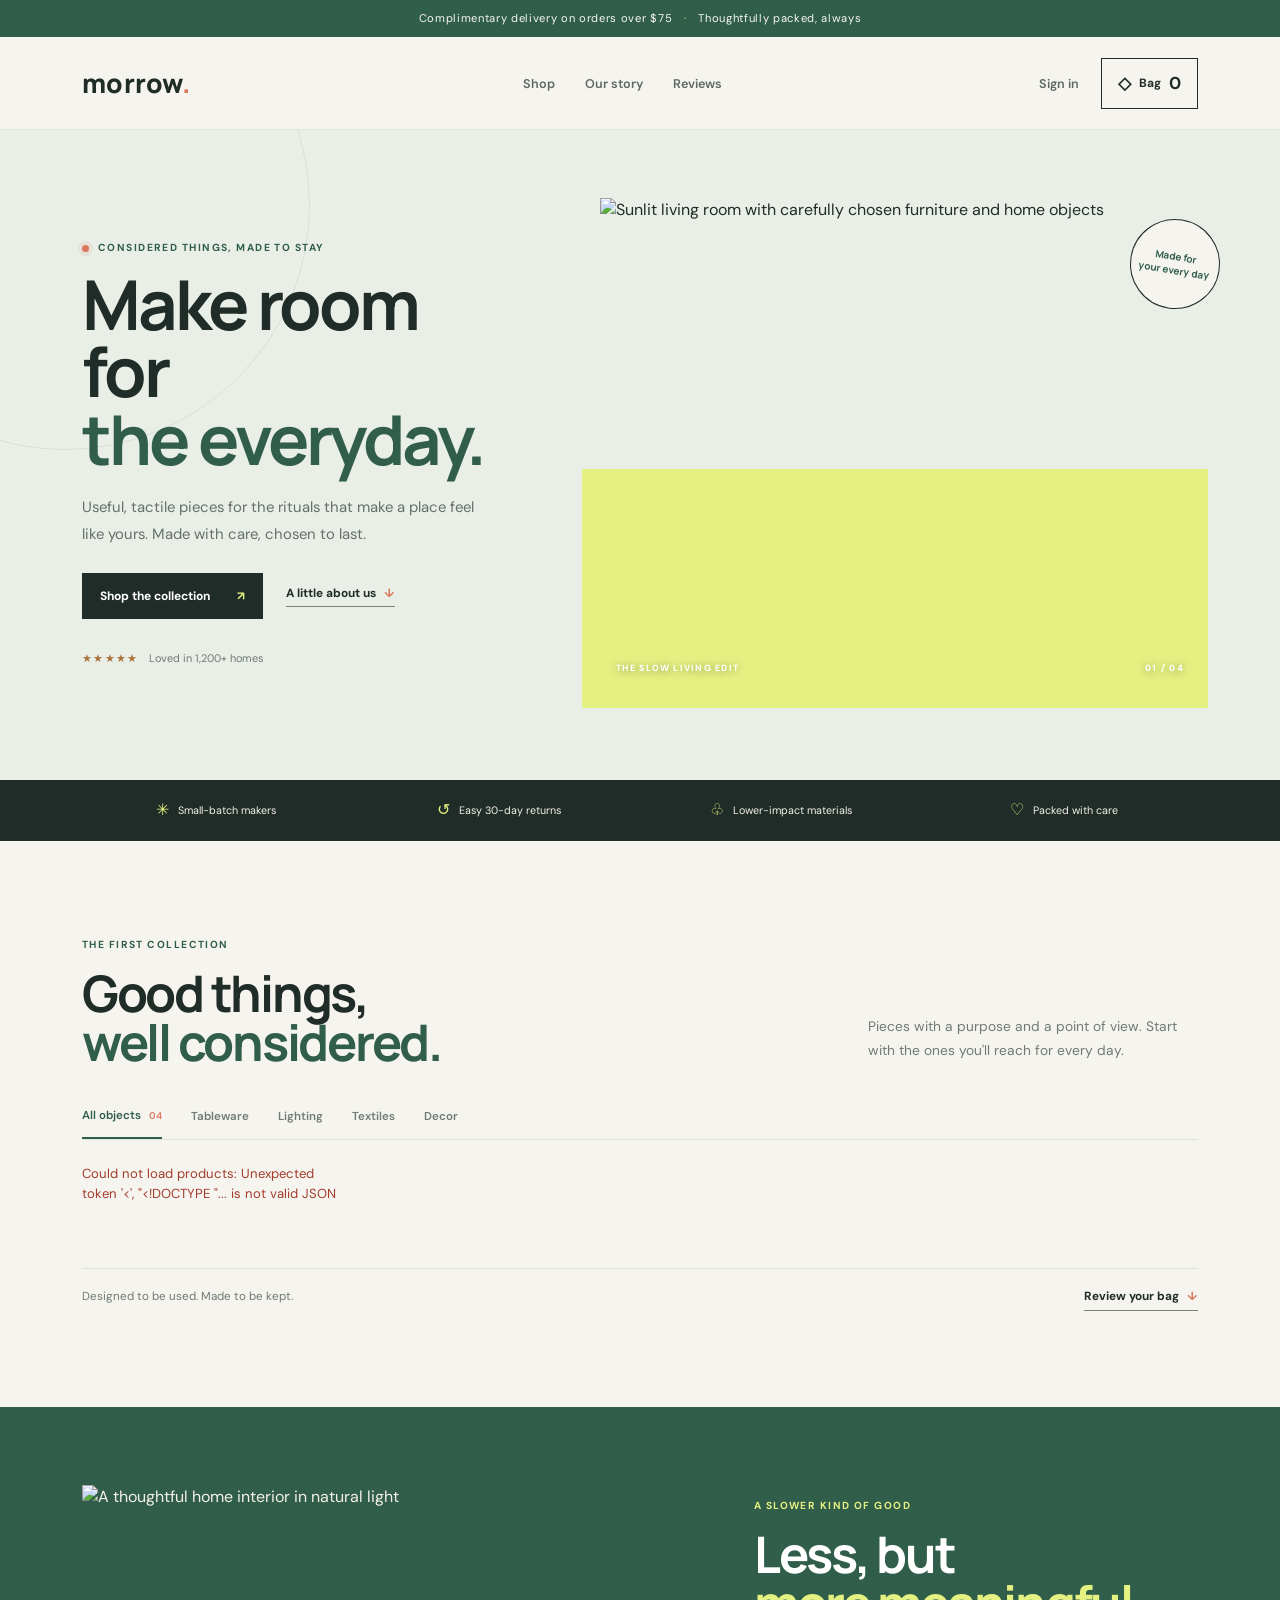
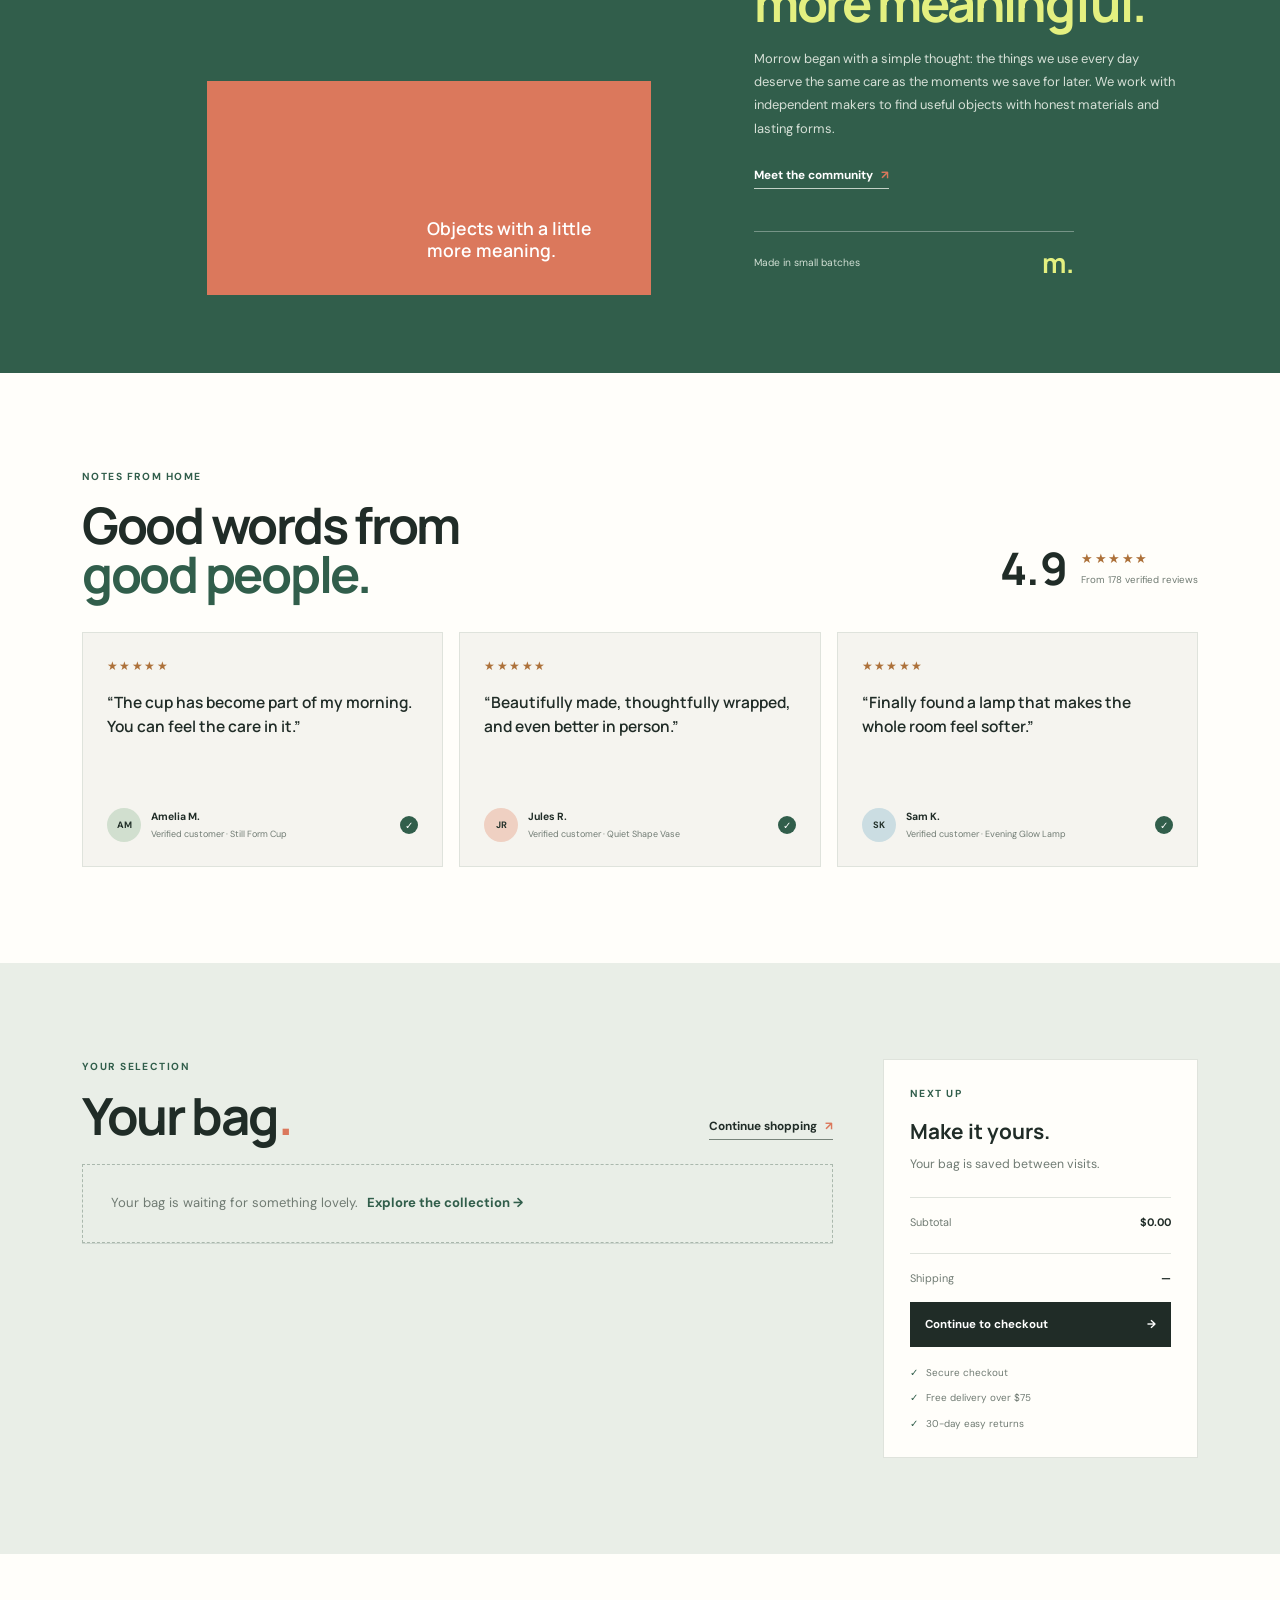
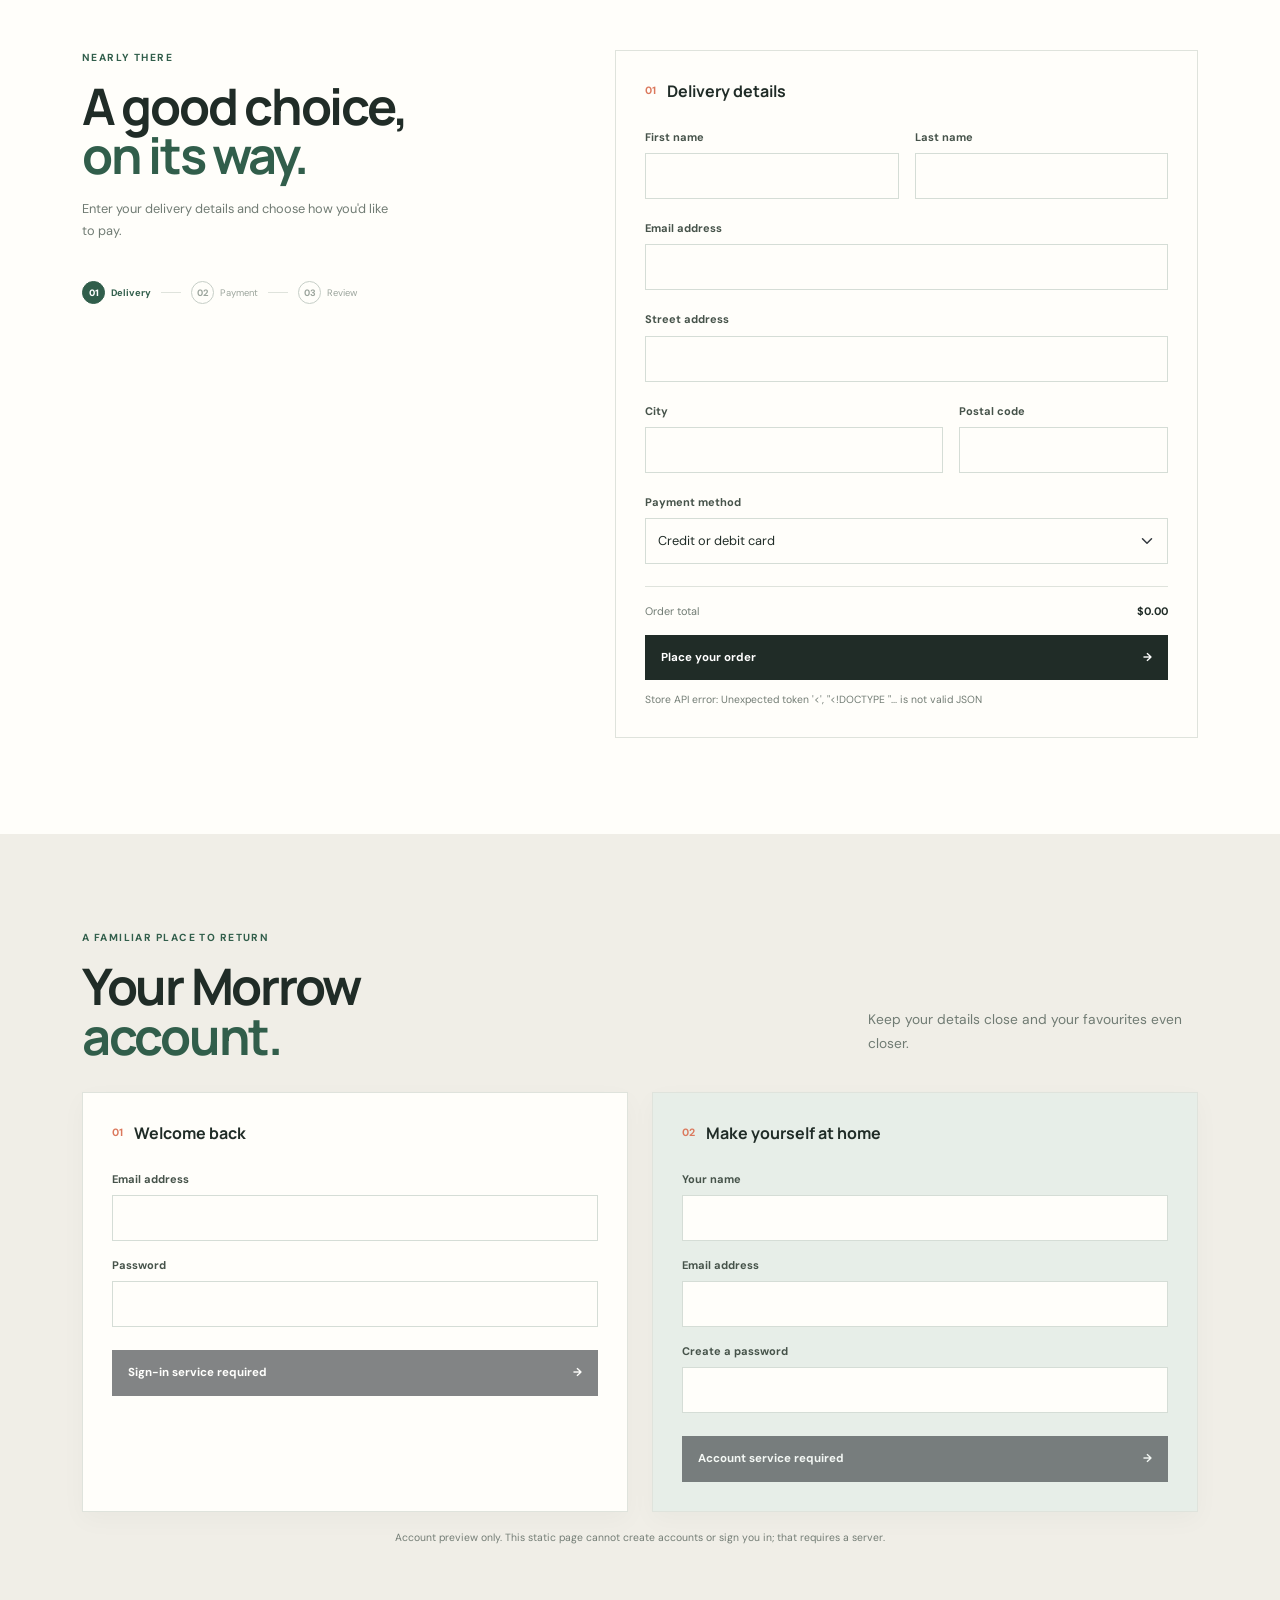
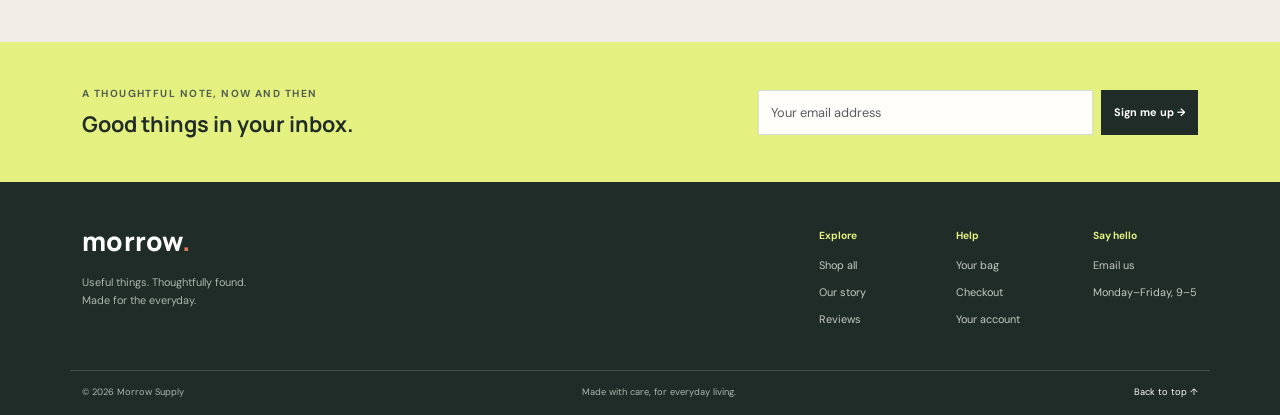
==== commit 0e2c5563: "done the lab 7 taks" ====
--- a/ecommerce store/index.html
+++ b/ecommerce store/index.html
@@ -27,7 +27,7 @@
                 </div>
                 <div class="nav-actions">
                     <a class="account-link" href="#account">Sign in</a>
-                    <a class="bag-link" href="#bag"><span aria-hidden="true">◇</span> Bag</a>
+                    <a class="bag-link" href="#bag"><span aria-hidden="true">◇</span> Bag <span id="bag-count">0</span></a>
                 </div>
             </div>
         </nav>
@@ -70,82 +70,15 @@
                     <p>Pieces with a purpose and a point of view. Start with the ones you'll reach for every day.</p>
                 </div>
                 <div class="category-nav" aria-label="Shop categories">
-                    <a class="category-active" href="#shop">All objects <span>04</span></a>
-                    <a href="#tableware">Tableware</a>
-                    <a href="#lighting">Lighting</a>
-                    <a href="#textiles">Textiles</a>
-                    <a href="#decor">Decor</a>
+                    <a class="category-active" data-category="" href="#shop">All objects <span id="product-count">04</span></a>
+                    <a data-category="Tableware" href="#shop">Tableware</a>
+                    <a data-category="Lighting" href="#shop">Lighting</a>
+                    <a data-category="Textiles" href="#shop">Textiles</a>
+                    <a data-category="Decor" href="#shop">Decor</a>
                 </div>
 
-                <div class="row row-cols-1 row-cols-sm-2 row-cols-lg-4 g-4 product-grid">
-                    <article class="col" id="tableware">
-                        <div class="product-card">
-                            <a class="product-image-link" href="#mug-details" aria-label="View the Still Form ceramic cup">
-                                <span class="product-tag">BESTSELLER</span>
-                                <img src="https://images.unsplash.com/photo-1514228742587-6b1558fcca3d?auto=format&fit=crop&w=900&q=85" alt="Handmade ceramic cup in a warm neutral glaze" loading="lazy">
-                            </a>
-                            <div class="product-details" id="mug-details">
-                                <div class="product-title-row"><h3>Still Form Cup</h3><span class="product-price">$28</span></div>
-                                <p>Hand-thrown stoneware <span class="color-dot clay"></span> <span class="color-dot chalk"></span></p>
-                                <div class="rating-line"><span aria-label="Rated 4.9 out of 5">★★★★★</span> 4.9 <span class="review-count">(86)</span></div>
-                                <div class="product-action">
-                                    <input class="visually-hidden cart-toggle" id="add-cup" type="checkbox" aria-label="Add Still Form Cup to bag">
-                                    <label class="btn btn-dark add-button" for="add-cup"><span class="add-copy">Add to bag</span><span class="added-copy">Added ✓</span></label>
-                                </div>
-                            </div>
-                        </div>
-                    </article>
-                    <article class="col" id="lighting">
-                        <div class="product-card">
-                            <a class="product-image-link" href="#lamp-details" aria-label="View the Evening Glow table lamp">
-                                <span class="product-tag tag-new">NEW</span>
-                                <img src="https://images.unsplash.com/photo-1507473885765-e6ed057f782c?auto=format&fit=crop&w=900&q=85" alt="Sculptural table lamp casting a soft warm light" loading="lazy">
-                            </a>
-                            <div class="product-details" id="lamp-details">
-                                <div class="product-title-row"><h3>Evening Glow Lamp</h3><span class="product-price">$96</span></div>
-                                <p>Brushed brass and linen <span class="color-dot brass"></span> <span class="color-dot ink"></span></p>
-                                <div class="rating-line"><span aria-label="Rated 4.8 out of 5">★★★★★</span> 4.8 <span class="review-count">(42)</span></div>
-                                <div class="product-action">
-                                    <input class="visually-hidden cart-toggle" id="add-lamp" type="checkbox" aria-label="Add Evening Glow Lamp to bag">
-                                    <label class="btn btn-dark add-button" for="add-lamp"><span class="add-copy">Add to bag</span><span class="added-copy">Added ✓</span></label>
-                                </div>
-                            </div>
-                        </div>
-                    </article>
-                    <article class="col" id="textiles">
-                        <div class="product-card">
-                            <a class="product-image-link" href="#throw-details" aria-label="View the Sunday Linen throw">
-                                <span class="product-tag">MAKER PICK</span>
-                                <img src="https://images.unsplash.com/photo-1600210492486-724fe5c67fb0?auto=format&fit=crop&w=900&q=85" alt="Soft natural linen throw folded in a calm living room" loading="lazy">
-                            </a>
-                            <div class="product-details" id="throw-details">
-                                <div class="product-title-row"><h3>Sunday Linen Throw</h3><span class="product-price">$74</span></div>
-                                <p>European flax linen <span class="color-dot oat"></span> <span class="color-dot moss"></span></p>
-                                <div class="rating-line"><span aria-label="Rated 5 out of 5">★★★★★</span> 5.0 <span class="review-count">(31)</span></div>
-                                <div class="product-action">
-                                    <input class="visually-hidden cart-toggle" id="add-throw" type="checkbox" aria-label="Add Sunday Linen Throw to bag">
-                                    <label class="btn btn-dark add-button" for="add-throw"><span class="add-copy">Add to bag</span><span class="added-copy">Added ✓</span></label>
-                                </div>
-                            </div>
-                        </div>
-                    </article>
-                    <article class="col" id="decor">
-                        <div class="product-card">
-                            <a class="product-image-link" href="#vase-details" aria-label="View the Quiet Shape vase">
-                                <span class="product-tag tag-limited">LIMITED RUN</span>
-                                <img src="https://images.unsplash.com/photo-1578500494198-246f612d3b3d?auto=format&fit=crop&w=900&q=85" alt="Minimal handmade ceramic vase with a sculptural silhouette" loading="lazy">
-                            </a>
-                            <div class="product-details" id="vase-details">
-                                <div class="product-title-row"><h3>Quiet Shape Vase</h3><span class="product-price">$52</span></div>
-                                <p>Textured ceramic <span class="color-dot chalk"></span> <span class="color-dot clay"></span></p>
-                                <div class="rating-line"><span aria-label="Rated 4.9 out of 5">★★★★★</span> 4.9 <span class="review-count">(19)</span></div>
-                                <div class="product-action">
-                                    <input class="visually-hidden cart-toggle" id="add-vase" type="checkbox" aria-label="Add Quiet Shape Vase to bag">
-                                    <label class="btn btn-dark add-button" for="add-vase"><span class="add-copy">Add to bag</span><span class="added-copy">Added ✓</span></label>
-                                </div>
-                            </div>
-                        </div>
-                    </article>
+                <div class="row row-cols-1 row-cols-sm-2 row-cols-lg-4 g-4 product-grid" id="product-grid" aria-live="polite">
+                    <p class="api-status">Loading the collection…</p>
                 </div>
                 <div class="shop-footnote"><span>Designed to be used. Made to be kept.</span><a class="quiet-link" href="#bag">Review your bag <span aria-hidden="true">↓</span></a></div>
             </div>
@@ -182,15 +115,10 @@
             <div class="container-xl bag-layout">
                 <div class="bag-main">
                     <div class="section-heading bag-heading"><div><p class="eyebrow">Your selection</p><h2>Your bag<span class="heading-period">.</span></h2></div><a class="quiet-link" href="#shop">Continue shopping <span aria-hidden="true">↗</span></a></div>
-                    <p class="empty-cart">Your bag is waiting for something lovely. <a href="#shop">Explore the collection →</a></p>
-                    <div class="cart-lines" aria-label="Selected products">
-                        <article class="cart-line cart-cup"><img src="https://images.unsplash.com/photo-1514228742587-6b1558fcca3d?auto=format&fit=crop&w=260&q=75" alt=""><div class="cart-item-copy"><h3>Still Form Cup</h3><p>Clay · Stoneware</p><label for="quantity-cup">Quantity</label><input id="quantity-cup" type="number" min="1" max="10" value="1"></div><strong>$28</strong><label class="remove-link" for="add-cup">Remove</label></article>
-                        <article class="cart-line cart-lamp"><img src="https://images.unsplash.com/photo-1507473885765-e6ed057f782c?auto=format&fit=crop&w=260&q=75" alt=""><div class="cart-item-copy"><h3>Evening Glow Lamp</h3><p>Brass · Linen</p><label for="quantity-lamp">Quantity</label><input id="quantity-lamp" type="number" min="1" max="10" value="1"></div><strong>$96</strong><label class="remove-link" for="add-lamp">Remove</label></article>
-                        <article class="cart-line cart-throw"><img src="https://images.unsplash.com/photo-1600210492486-724fe5c67fb0?auto=format&fit=crop&w=260&q=75" alt=""><div class="cart-item-copy"><h3>Sunday Linen Throw</h3><p>Oat · European flax</p><label for="quantity-throw">Quantity</label><input id="quantity-throw" type="number" min="1" max="10" value="1"></div><strong>$74</strong><label class="remove-link" for="add-throw">Remove</label></article>
-                        <article class="cart-line cart-vase"><img src="https://images.unsplash.com/photo-1578500494198-246f612d3b3d?auto=format&fit=crop&w=260&q=75" alt=""><div class="cart-item-copy"><h3>Quiet Shape Vase</h3><p>Chalk · Ceramic</p><label for="quantity-vase">Quantity</label><input id="quantity-vase" type="number" min="1" max="10" value="1"></div><strong>$52</strong><label class="remove-link" for="add-vase">Remove</label></article>
-                    </div>
+                    <p class="empty-cart" id="empty-cart">Your bag is waiting for something lovely. <a href="#shop">Explore the collection →</a></p>
+                    <div class="cart-lines" id="cart-lines" aria-label="Selected products"></div>
                 </div>
-                <aside class="bag-summary"><p class="eyebrow">Next up</p><h3>Make it yours.</h3><p>Your bag is saved in this page while you browse.</p><a class="btn btn-dark checkout-button" href="#checkout">Continue to checkout <span aria-hidden="true">→</span></a><div class="summary-perks"><span>Secure checkout</span><span>Free delivery over $75</span><span>30-day easy returns</span></div></aside>
+                <aside class="bag-summary"><p class="eyebrow">Next up</p><h3>Make it yours.</h3><p>Your bag is saved between visits.</p><div class="checkout-total"><span>Subtotal</span><strong id="cart-subtotal">$0.00</strong></div><div class="checkout-total"><span>Shipping</span><strong id="cart-shipping">—</strong></div><a class="btn btn-dark checkout-button" href="#checkout">Continue to checkout <span aria-hidden="true">→</span></a><div class="summary-perks"><span>Secure checkout</span><span>Free delivery over $75</span><span>30-day easy returns</span></div></aside>
             </div>
         </section>
 
@@ -208,9 +136,9 @@
                         <div class="col-sm-5"><label class="form-label" for="postal-code">Postal code</label><input class="form-control" id="postal-code" name="postal-code" autocomplete="postal-code" required></div>
                         <div class="col-12"><label class="form-label" for="payment">Payment method</label><select class="form-select" id="payment" name="payment"><option>Credit or debit card</option><option>PayPal</option><option>Pay on delivery</option></select></div>
                     </div>
-                    <div class="checkout-total"><span>Shipping</span><strong>Complimentary over $75</strong></div>
-                    <button class="btn btn-dark place-order-button" type="button">Place your order <span aria-hidden="true">→</span></button>
-                    <p class="demo-note">Checkout preview only. No payment or personal information is submitted.</p>
+                    <div class="checkout-total"><span>Order total</span><strong id="checkout-total">$0.00</strong></div>
+                    <button class="btn btn-dark place-order-button" id="place-order" type="button">Place your order <span aria-hidden="true">→</span></button>
+                    <p class="demo-note" id="checkout-status" aria-live="polite">Demo only: no payment is processed.</p>
                 </div>
             </div>
         </section>
@@ -235,5 +163,6 @@
         <div class="container-xl footer-main"><div class="footer-brand"><a class="brand-mark" href="#top">morrow<span>.</span></a><p>Useful things. Thoughtfully found.<br>Made for the everyday.</p></div><div class="footer-links"><div><strong>Explore</strong><a href="#shop">Shop all</a><a href="#story">Our story</a><a href="#reviews">Reviews</a></div><div><strong>Help</strong><a href="#bag">Your bag</a><a href="#checkout">Checkout</a><a href="#account">Your account</a></div><div><strong>Say hello</strong><a href="mailto:hello@morrowsupply.example">Email us</a><span>Monday–Friday, 9–5</span></div></div></div>
         <div class="container-xl footer-bottom"><span>© 2026 Morrow Supply</span><span>Made with care, for everyday living.</span><a href="#top">Back to top ↑</a></div>
     </footer>
+    <script src="store.js" defer></script>
 </body>
 </html>
--- a/ecommerce store/style.css
+++ b/ecommerce store/style.css
@@ -139,13 +139,8 @@
 .heading-period { color: var(--coral); }
 .empty-cart { margin: 0; padding: 28px; border: 1px dashed #aab8ad; color: var(--muted); font-size: .82rem; }
 .empty-cart a { margin-left: 5px; color: var(--green); font-weight: 700; }
-body:has(#add-cup:checked, #add-lamp:checked, #add-throw:checked, #add-vase:checked) .empty-cart { display: none; }
 .cart-lines { border-top: 1px solid #cdd6cf; }
-.cart-line { display: none; grid-template-columns: 84px minmax(0, 1fr) auto auto; align-items: center; gap: 17px; padding: 18px 0; border-bottom: 1px solid #cdd6cf; }
-body:has(#add-cup:checked) .cart-cup,
-body:has(#add-lamp:checked) .cart-lamp,
-body:has(#add-throw:checked) .cart-throw,
-body:has(#add-vase:checked) .cart-vase { display: grid; }
+.cart-line { display: grid; grid-template-columns: 84px minmax(0, 1fr) auto auto; align-items: center; gap: 17px; padding: 18px 0; border-bottom: 1px solid #cdd6cf; }
 .cart-line > img { width: 84px; height: 92px; object-fit: cover; }
 .cart-item-copy h3 { margin: 0; font: 700 .78rem 'Manrope', sans-serif; }
 .cart-item-copy p { margin: 4px 0 9px; color: var(--muted); font-size: .63rem; }
@@ -154,6 +149,12 @@
 .cart-line > strong { font-size: .72rem; white-space: nowrap; }
 .remove-link { align-self: center; color: var(--muted); cursor: pointer; font-size: .59rem; text-decoration: underline; text-underline-offset: 3px; }
 .remove-link:hover { color: var(--coral); }
+.api-status { grid-column: 1 / -1; color: var(--muted); font-size: .82rem; }
+.api-status-error { color: #a33c2c; }
+.cart-quantity { width: 58px; padding: 5px; border: 1px solid #bcc7be; background: #ffffffb8; color: var(--ink); font-size: .68rem; }
+.cart-item-actions { display: flex; align-items: center; gap: 10px; }
+.cart-count { min-width: 1.4em; color: var(--coral); font-weight: 700; }
+.empty-cart[hidden] { display: none; }
 .bag-summary { position: sticky; top: 116px; padding: 26px; border: 1px solid var(--line); background: var(--surface); }
 .bag-summary h3 { margin: 0; font: 700 1.3rem 'Manrope', sans-serif; }
 .bag-summary > p:not(.eyebrow) { margin: 9px 0 20px; color: var(--muted); font-size: .77rem; line-height: 1.7; }
@@ -245,6 +246,10 @@
     .review-heading { align-items: flex-start; }
     .bag-layout { grid-template-columns: 1fr; }
     .bag-summary { position: static; }
+    .cart-line { grid-template-columns: 64px minmax(0, 1fr) auto; gap: 11px; }
+    .cart-line > img { width: 64px; height: 72px; }
+    .cart-line > strong { grid-column: 2; }
+    .cart-item-actions { grid-column: 2 / -1; }
     .cart-line { grid-template-columns: 68px minmax(0, 1fr) auto; gap: 12px; }
     .cart-line > img { width: 68px; height: 76px; }
     .cart-line > strong { grid-column: 3; grid-row: 1; align-self: start; }
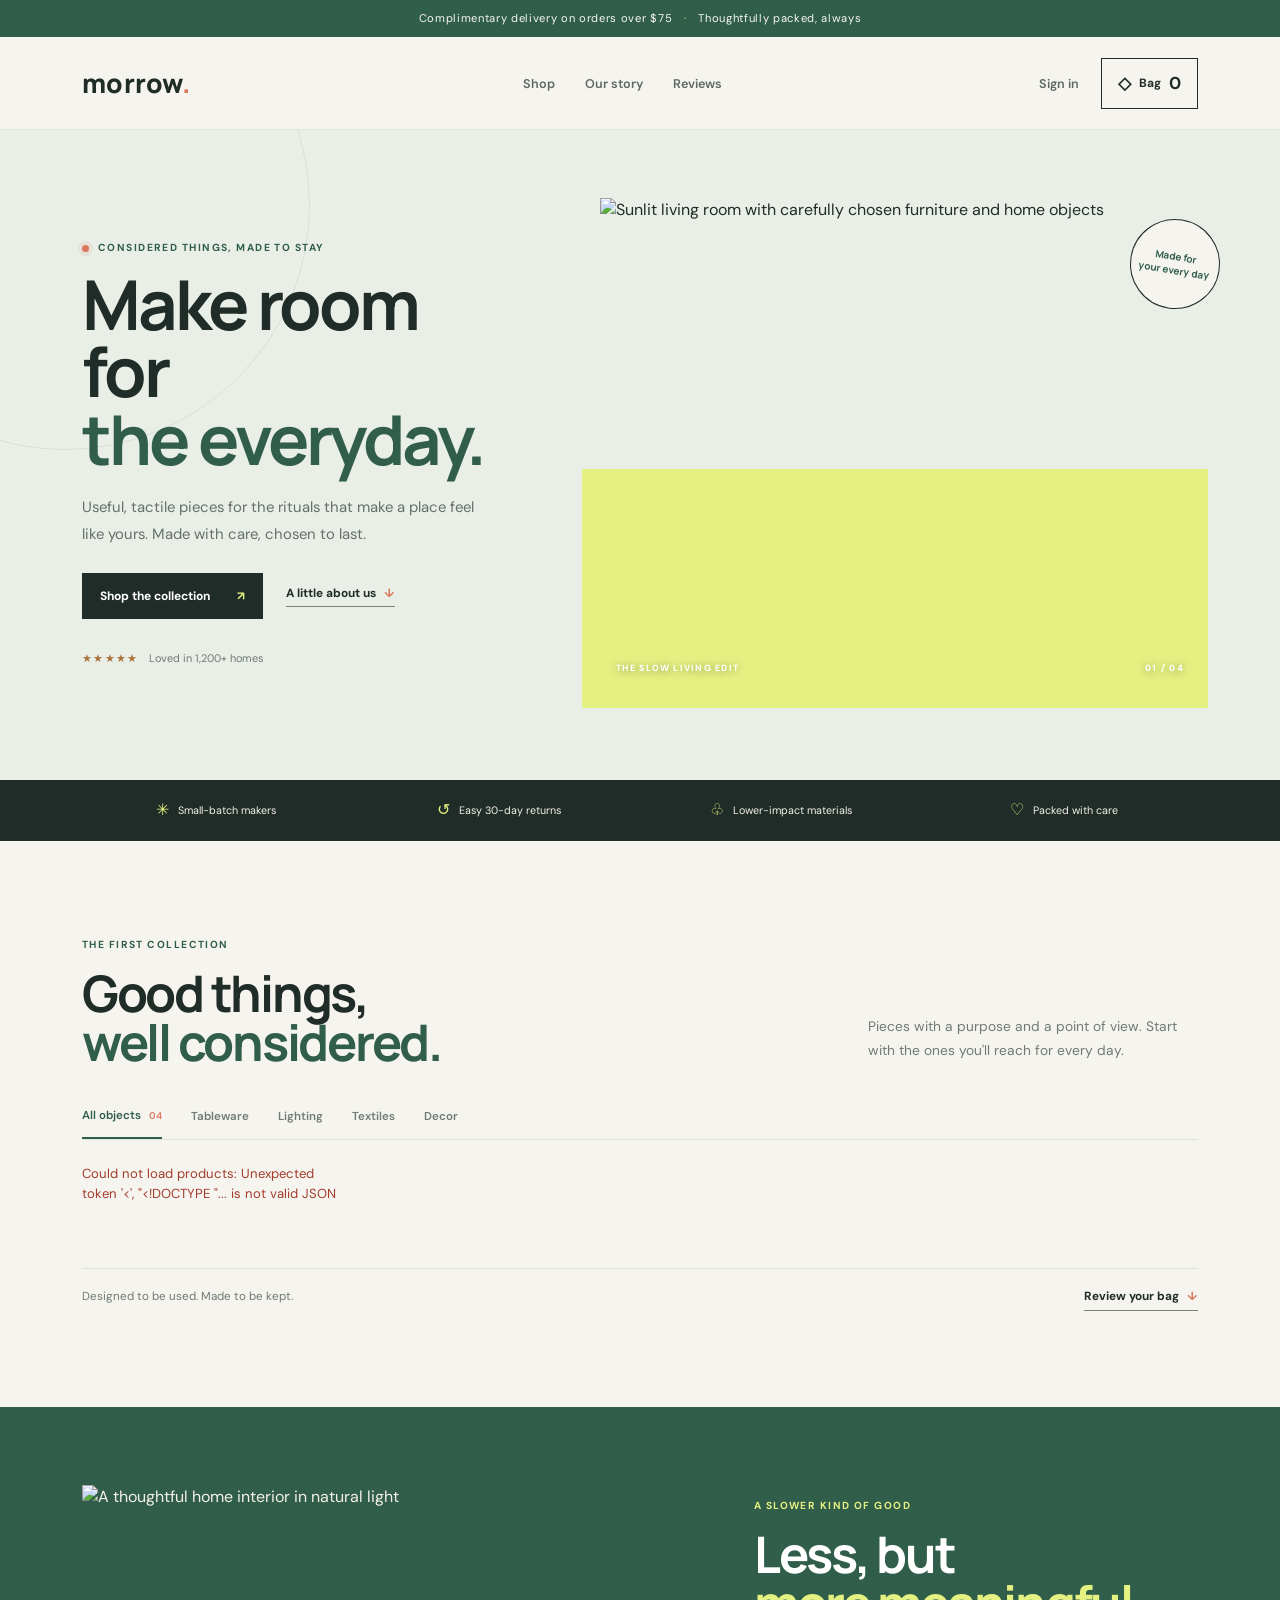
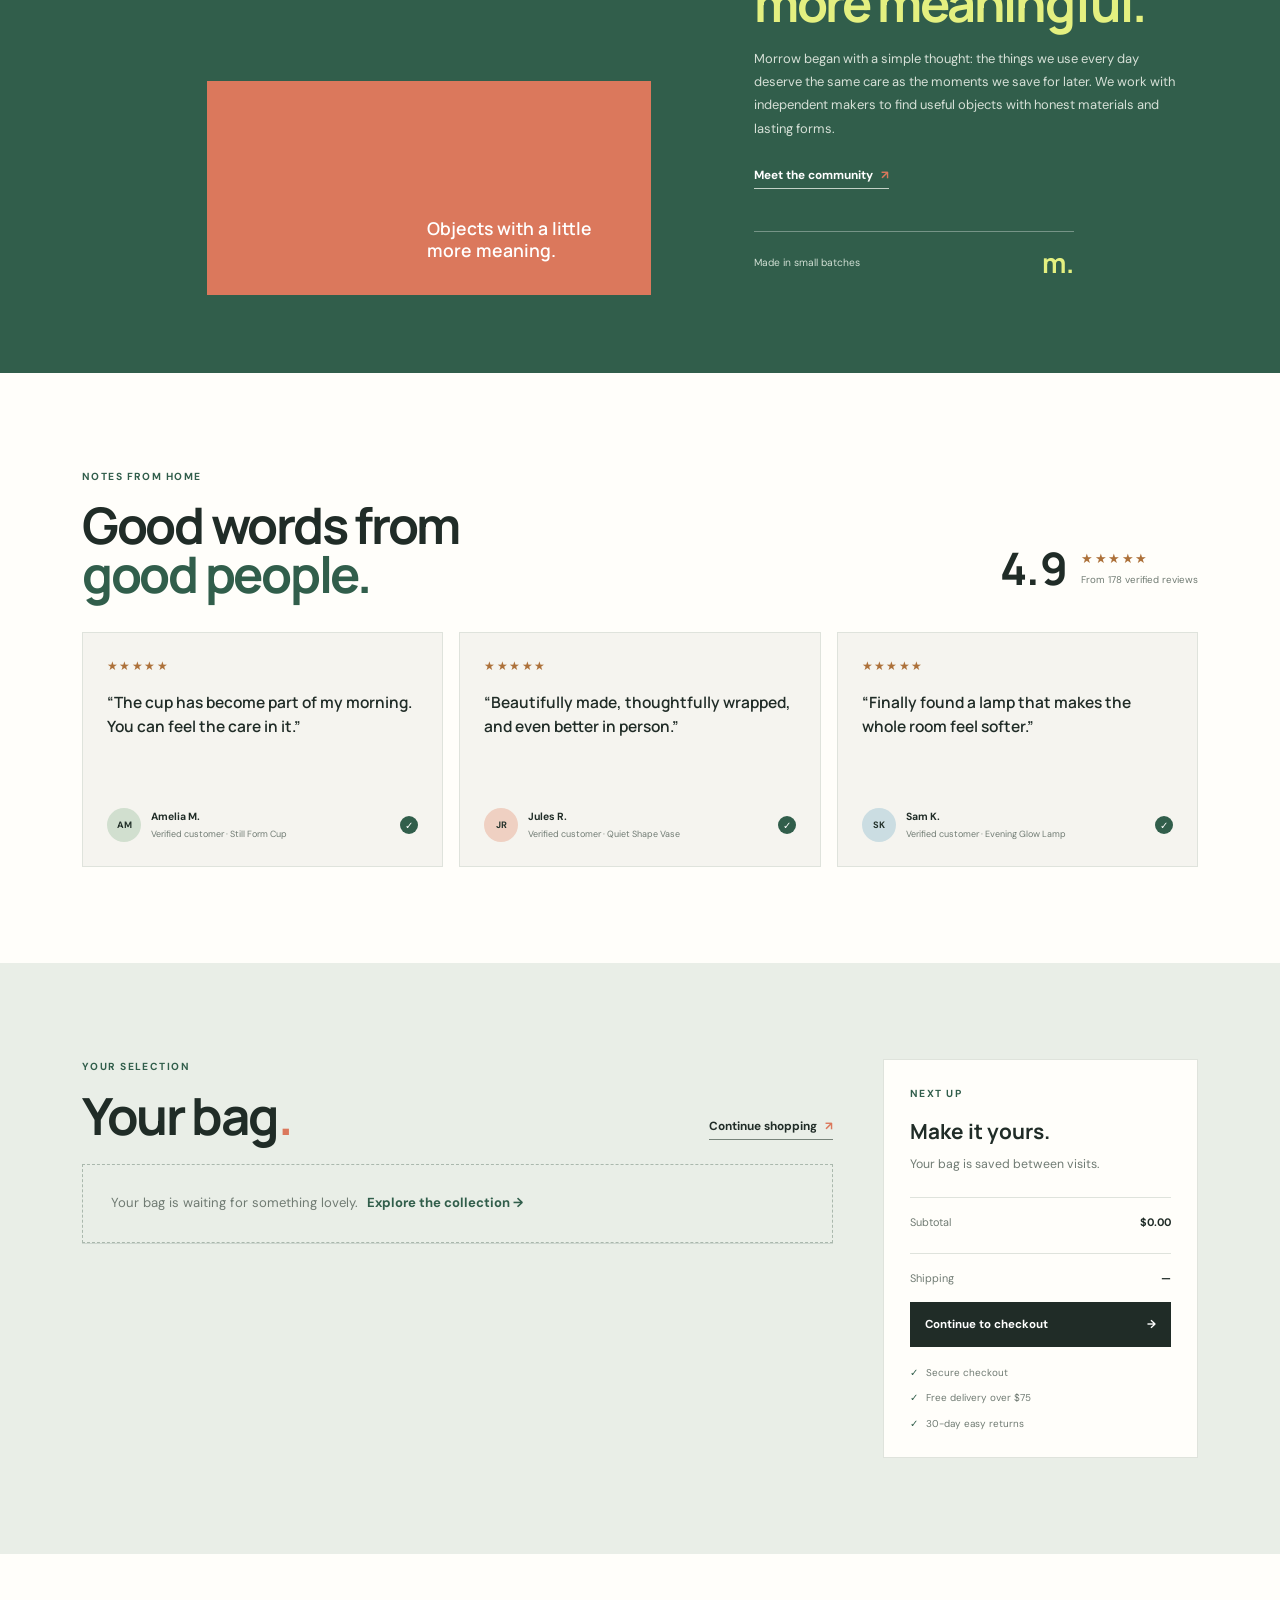
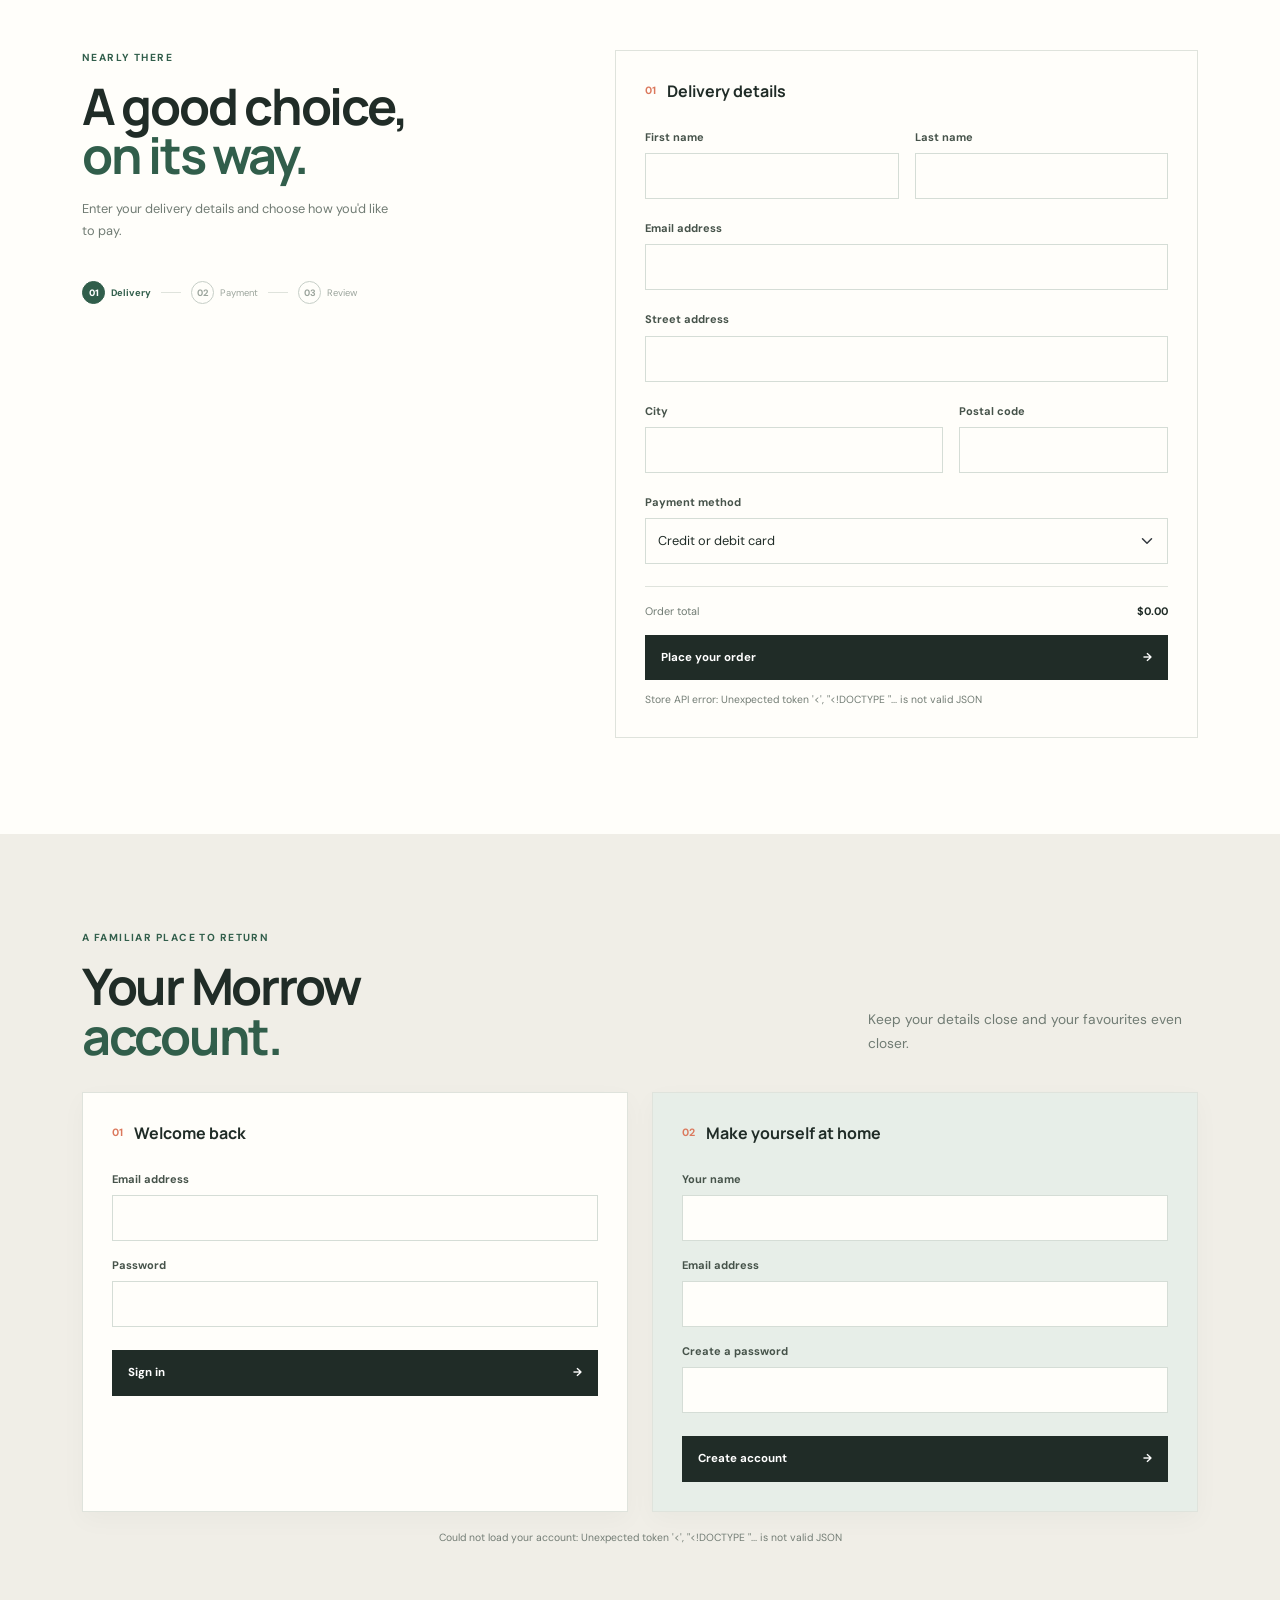
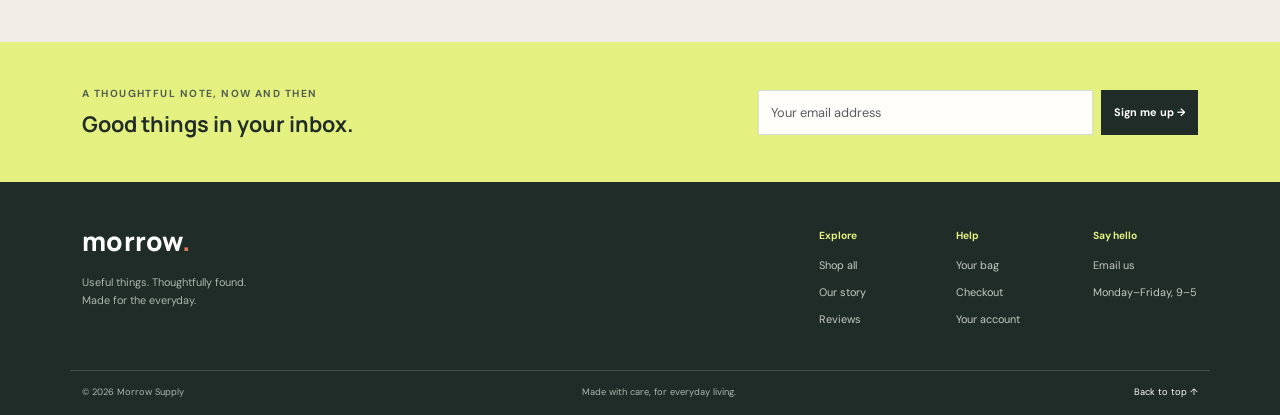
==== commit c4b48f60: "Add e-commerce auth and catalog features Co-authored-by: Copilot <223556219+Copilot@users.noreply.gi" ====
--- a/ecommerce store/index.html
+++ b/ecommerce store/index.html
@@ -26,7 +26,7 @@
                     <a href="#reviews">Reviews</a>
                 </div>
                 <div class="nav-actions">
-                    <a class="account-link" href="#account">Sign in</a>
+                    <a class="account-link" id="account-link" href="#account">Sign in</a>
                     <a class="bag-link" href="#bag"><span aria-hidden="true">◇</span> Bag <span id="bag-count">0</span></a>
                 </div>
             </div>
@@ -147,10 +147,37 @@
             <div class="container-xl">
                 <div class="section-heading account-heading"><div><p class="eyebrow">A familiar place to return</p><h2>Your Morrow<br><em>account.</em></h2></div><p>Keep your details close and your favourites even closer.</p></div>
                 <div class="row g-4 account-grid">
-                    <div class="col-lg-6" id="login"><div class="account-form" role="group" aria-label="Log in"><div class="form-section-title"><span>01</span><h3>Welcome back</h3></div><label class="form-label" for="login-email">Email address</label><input class="form-control" id="login-email" name="login-email" type="email" autocomplete="email" required><label class="form-label mt-3" for="login-password">Password</label><input class="form-control" id="login-password" name="login-password" type="password" autocomplete="current-password" required><button class="btn btn-dark account-button" type="button" disabled>Sign-in service required <span aria-hidden="true">→</span></button></div></div>
-                    <div class="col-lg-6" id="signup"><div class="account-form signup-form" role="group" aria-label="Create account"><div class="form-section-title"><span>02</span><h3>Make yourself at home</h3></div><label class="form-label" for="signup-name">Your name</label><input class="form-control" id="signup-name" name="signup-name" autocomplete="name" required><label class="form-label mt-3" for="signup-email">Email address</label><input class="form-control" id="signup-email" name="signup-email" type="email" autocomplete="email" required><label class="form-label mt-3" for="signup-password">Create a password</label><input class="form-control" id="signup-password" name="signup-password" type="password" autocomplete="new-password" minlength="8" required><button class="btn btn-dark account-button" type="button" disabled>Account service required <span aria-hidden="true">→</span></button></div></div>
+                    <div class="col-lg-6">
+                        <form class="account-form" id="login-form" aria-label="Sign in">
+                            <div class="form-section-title"><span>01</span><h3>Welcome back</h3></div>
+                            <label class="form-label" for="login-email">Email address</label>
+                            <input class="form-control" id="login-email" name="email" type="email" autocomplete="email" required>
+                            <label class="form-label mt-3" for="login-password">Password</label>
+                            <input class="form-control" id="login-password" name="password" type="password" autocomplete="current-password" required>
+                            <button class="btn btn-dark account-button" type="submit">Sign in <span aria-hidden="true">→</span></button>
+                        </form>
+                    </div>
+                    <div class="col-lg-6">
+                        <form class="account-form signup-form" id="signup-form" aria-label="Create account">
+                            <div class="form-section-title"><span>02</span><h3>Make yourself at home</h3></div>
+                            <label class="form-label" for="signup-name">Your name</label>
+                            <input class="form-control" id="signup-name" name="name" autocomplete="name" maxlength="80" required>
+                            <label class="form-label mt-3" for="signup-email">Email address</label>
+                            <input class="form-control" id="signup-email" name="email" type="email" autocomplete="email" required>
+                            <label class="form-label mt-3" for="signup-password">Create a password</label>
+                            <input class="form-control" id="signup-password" name="password" type="password" autocomplete="new-password" minlength="8" maxlength="128" required>
+                            <button class="btn btn-dark account-button" type="submit">Create account <span aria-hidden="true">→</span></button>
+                        </form>
+                    </div>
+                    <div class="col-12" id="account-session" hidden>
+                        <div class="account-form">
+                            <div class="form-section-title"><span>✓</span><h3 id="account-welcome">Welcome back</h3></div>
+                            <p id="account-email"></p>
+                            <button class="btn btn-dark account-button" id="signout-button" type="button">Sign out</button>
+                        </div>
+                    </div>
                 </div>
-                <p class="demo-note account-note">Account preview only. This static page cannot create accounts or sign you in; that requires a server.</p>
+                <p class="demo-note account-note" id="account-status" aria-live="polite">Sign in or create an account to get started.</p>
             </div>
         </section>
 
